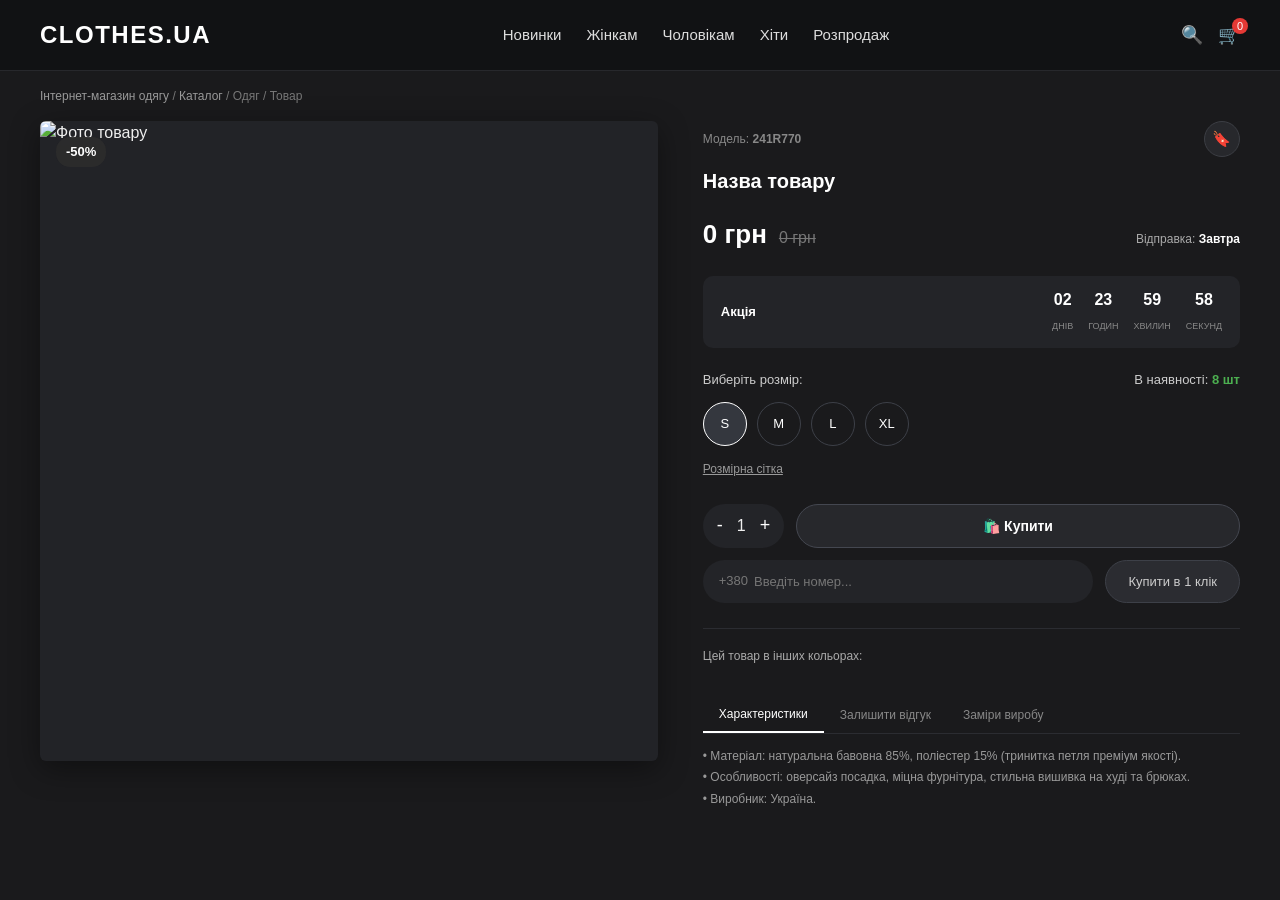
==== product.html @ a66b496b "Add files via upload" ====
<!DOCTYPE html>
<html lang="uk">
<head>
  <meta charset="UTF-8">
  <meta name="viewport" content="width=device-width, initial-scale=1.0">
  <title>Деталі товару | CLOTHES.UA</title>
  <link rel="stylesheet" href="css/style.css">
</head>
<body class="pdp-body">

  <!-- Шапка сайту -->
  <header class="header">
    <div class="container header-container">
      <a href="index.html" class="logo">CLOTHES.UA</a>
      <nav class="nav">
        <ul class="nav-list">
          <li><a href="index.html#new-arrivals">Новинки</a></li>
          <li><a href="index.html#categories">Жінкам</a></li>
          <li><a href="index.html#categories">Чоловікам</a></li>
          <li><a href="index.html#hits">Хіти</a></li>
          <li><a href="index.html#sales" class="sale-link">Розпродаж</a></li>
        </ul>
      </nav>
      <div class="header-actions">
        <button class="action-btn" aria-label="Пошук">🔍</button>
        <button class="action-btn" id="openCartFromHeader" aria-label="Кошик">🛒 <span class="badge" id="cartBadge">0</span></button>
      </div>
    </div>
  </header>

  <!-- Хлібні крихти -->
  <nav class="breadcrumbs container">
    <a href="index.html">Інтернет-магазин одягу</a> / 
    <a href="index.html#categories">Каталог</a> / 
    <span id="breadcrumbCategory">Одяг</span> / 
    <span id="breadcrumbCurrent">Товар</span>
  </nav>

  <!-- Головний блок PDP -->
  <main class="container pdp-main-layout">
    
    <!-- Ліва частина: 1 якісне головне фото товару -->
    <div class="pdp-gallery-section">
      <div class="pdp-single-photo-wrap">
        <span class="pdp-discount-tag" id="pdpDiscountBadge">-50%</span>
        <img id="pdpMainImage" src="" alt="Фото товару">
      </div>
    </div>

    <!-- Права частина: Інформація та вибір параметрів -->
    <div class="pdp-details-section">
      <div class="pdp-sku-row">
        <span>Модель: <strong id="pdpSku">241R770</strong></span>
        <button class="pdp-wishlist-circle-btn" aria-label="Зберегти в обране">🔖</button>
      </div>

      <h1 class="pdp-title" id="pdpTitle">Назва товару</h1>

      <!-- Рядок цін та відправки -->
      <div class="pdp-pricing-row">
        <div class="pdp-prices">
          <span class="pdp-current-price" id="pdpPriceCurrent">0 грн</span>
          <span class="pdp-old-price" id="pdpPriceOld">0 грн</span>
        </div>
        <div class="pdp-delivery-badge">Відправка: <strong>Завтра</strong></div>
      </div>

      <!-- Синхронізований таймер акції -->
      <div class="pdp-timer-box">
        <span class="pdp-timer-label">Акція</span>
        <div class="pdp-timer-counter" id="pdpTimer">
          <div><span id="pdpDays">00</span><small>днів</small></div>
          <div><span id="pdpHours">00</span><small>годин</small></div>
          <div><span id="pdpMinutes">00</span><small>хвилин</small></div>
          <div><span id="pdpSeconds">00</span><small>секунд</small></div>
        </div>
      </div>

      <!-- Вибір розміру -->
      <div class="pdp-size-section">
        <div class="pdp-size-header">
          <span>Виберіть розмір:</span>
          <span class="pdp-stock-status">В наявності: <strong id="pdpStockCount">8 шт</strong></span>
        </div>
        <div class="pdp-sizes-pills" id="pdpSizesPills">
          <button class="pdp-size-btn active">S</button>
          <button class="pdp-size-btn">M</button>
          <button class="pdp-size-btn">L</button>
          <button class="pdp-size-btn">XL</button>
        </div>
        <button class="pdp-size-chart-link">Розмірна сітка</button>
      </div>

      <!-- Кількість та кнопки покупки -->
      <div class="pdp-actions-row">
        <div class="pdp-qty-control">
          <button id="pdpQtyMinus">-</button>
          <span id="pdpQtyValue">1</span>
          <button id="pdpQtyPlus">+</button>
        </div>
        <button class="pdp-main-buy-btn" id="pdpMainBuyBtn">🛍️ Купити</button>
      </div>

      <div class="pdp-quick-buy-row">
        <div class="pdp-phone-input-wrap">
          <span class="pdp-phone-prefix">+380</span>
          <input type="tel" placeholder="Введіть номер..." maxlength="9">
        </div>
        <button class="pdp-quick-buy-btn" id="pdpQuickBuyBtn">Купити в 1 клік</button>
      </div>

      <!-- Блок «Цей товар в інших кольорах» (кружечки без кліку) -->
      <div class="pdp-other-colors-block">
        <div class="pdp-other-colors-title">Цей товар в інших кольорах:</div>
        <div class="pdp-color-swatches" id="pdpColorSwatches">
          <!-- Генеруються через JS -->
        </div>
      </div>

      <!-- Нижні таби -->
      <div class="pdp-tabs-row">
        <button class="pdp-tab-btn active">Характеристики</button>
        <button class="pdp-tab-btn">Залишити відгук</button>
        <button class="pdp-tab-btn">Заміри виробу</button>
      </div>
      <div class="pdp-tab-content">
        <p>• Матеріал: натуральна бавовна 85%, поліестер 15% (тринитка петля преміум якості).</p>
        <p>• Особливості: оверсайз посадка, міцна фурнітура, стильна вишивка на худі та брюках.</p>
        <p>• Виробник: Україна.</p>
      </div>

    </div>
  </main>

  <!-- Модальне вікно кошика замовлень -->
  <div class="cart-modal-overlay" id="cartModal">
    <div class="cart-modal-box">
      <button class="cart-modal-close" id="closeCartModal" aria-label="Закрити">&times;</button>
      <h2 class="cart-modal-title">Кошик замовлень</h2>
      <div class="cart-item-row" id="cartItemRow">
        <div class="cart-item-thumb">
          <img id="cartItemImg" src="" alt="Товар">
        </div>
        <div class="cart-item-details">
          <h4 class="cart-item-name" id="cartItemName">Назва товару</h4>
          <p class="cart-item-meta" id="cartItemMeta">1 ШТ x 0 грн</p>
          <p class="cart-item-price" id="cartItemPrice">0 грн</p>
        </div>
        <button class="cart-item-remove" id="removeCartItem" aria-label="Видалити">&#10005;</button>
      </div>
      <div class="cart-modal-footer">
        <button class="btn-continue-shopping" id="continueShoppingBtn">Продовжити покупки</button>
        <div class="cart-summary-card">
          <div class="summary-line">
            <span>Сума:</span>
            <strong id="cartSubtotal">0 грн</strong>
          </div>
          <div class="summary-line total-line">
            <span>Всього:</span>
            <strong id="cartTotal">0 грн</strong>
          </div>
          <button class="btn-checkout">Оформлення покупки</button>
        </div>
      </div>
    </div>
  </div>

  <script src="js/main.js"></script>
</body>
</html>
---- css/style.css ----
/* Базові стилі */
* {
  box-sizing: border-box;
  margin: 0;
  padding: 0;
}

body {
  font-family: -apple-system, BlinkMacSystemFont, "Segoe UI", Roboto, Helvetica, Arial, sans-serif;
  color: #111;
  background-color: #fafafa;
  line-height: 1.5;
}

body.pdp-body {
  background-color: #1a1a1c;
  color: #efefef;
}

.container {
  max-width: 1240px;
  margin: 0 auto;
  padding: 0 20px;
}

/* Шапка сайту */
.header {
  background: #fff;
  border-bottom: 1px solid #eaeaea;
  position: sticky;
  top: 0;
  z-index: 100;
}

body.pdp-body .header {
  background: #111214;
  border-bottom-color: #27282c;
}

body.pdp-body .logo {
  color: #fff;
}

body.pdp-body .nav-list a {
  color: #ddd;
}

body.pdp-body .action-btn {
  color: #fff;
}

.header-container {
  display: flex;
  align-items: center;
  justify-content: space-between;
  height: 70px;
}

.logo {
  font-size: 24px;
  font-weight: 700;
  text-decoration: none;
  color: #111;
  letter-spacing: 1.5px;
}

.nav-list {
  display: flex;
  list-style: none;
  gap: 25px;
}

.nav-list a {
  text-decoration: none;
  color: #222;
  font-weight: 500;
  font-size: 15px;
  transition: color 0.2s ease;
}

.nav-list a:hover,
.nav-list a.sale-link {
  color: #e53935;
}

.header-actions {
  display: flex;
  gap: 15px;
}

.action-btn {
  background: none;
  border: none;
  font-size: 18px;
  cursor: pointer;
  position: relative;
}

.action-btn .badge {
  position: absolute;
  top: -6px;
  right: -8px;
  background: #e53935;
  color: #fff;
  font-size: 11px;
  border-radius: 50%;
  padding: 2px 5px;
}

/* Слайдер Hero на головній (Montserrat тільки тут) */
.hero-slider {
  position: relative;
  width: 100%;
  height: 80vh;
  min-height: 520px;
  overflow: hidden;
  background-color: #e0e0e0;
}

.slider-wrapper {
  position: relative;
  width: 100%;
  height: 100%;
}

.slide {
  position: absolute;
  top: 0;
  left: 0;
  width: 100%;
  height: 100%;
  opacity: 0;
  visibility: hidden;
  transition: opacity 0.7s ease, visibility 0.7s;
}

.slide.active {
  opacity: 1;
  visibility: visible;
}

.slide img {
  width: 100%;
  height: 100%;
  object-fit: cover;
  object-position: center 30%;
}

.slide-content {
  position: absolute;
  top: 45%;
  right: 12%;
  transform: translateY(-50%);
  text-align: right;
  z-index: 5;
}

.slide-title {
  font-family: 'Montserrat', sans-serif !important;
  font-size: clamp(3.2rem, 6.5vw, 5.8rem);
  font-weight: 700;
  color: #ffffff;
  letter-spacing: 1.5px;
  text-shadow: 0 2px 14px rgba(0, 0, 0, 0.45);
}

.slider-btn {
  position: absolute;
  top: 50%;
  transform: translateY(-50%);
  width: 46px;
  height: 46px;
  border-radius: 50%;
  background: rgba(0, 0, 0, 0.7);
  color: #fff;
  border: none;
  cursor: pointer;
  font-size: 20px;
  display: flex;
  align-items: center;
  justify-content: center;
  z-index: 10;
}

.prev-btn { left: 24px; }
.next-btn { right: 24px; }

.hero-promo-bar {
  position: absolute;
  bottom: 24px;
  left: 50%;
  transform: translateX(-50%);
  width: 90%;
  max-width: 1100px;
  background: rgba(18, 18, 18, 0.88);
  backdrop-filter: blur(8px);
  color: #fff;
  border-radius: 40px;
  display: flex;
  align-items: center;
  justify-content: space-between;
  padding: 12px 32px;
  z-index: 10;
}

.promo-text {
  font-weight: 700;
  letter-spacing: 1px;
  font-size: 15px;
}

.promo-timer {
  display: flex;
  gap: 16px;
}

.timer-segment {
  display: flex;
  flex-direction: column;
  align-items: center;
}

.timer-segment span {
  font-weight: 700;
  font-size: 18px;
}

.timer-segment small {
  font-size: 10px;
  text-transform: uppercase;
  color: #aaa;
}

.promo-btn {
  background: #fff;
  color: #111;
  text-decoration: none;
  font-weight: 600;
  font-size: 13px;
  padding: 8px 20px;
  border-radius: 20px;
  text-transform: uppercase;
}

/* Секції */
.section {
  padding: 60px 20px;
}

.section-header {
  text-align: center;
  margin-bottom: 35px;
}

.section-title {
  font-size: 28px;
  font-weight: 700;
  margin-bottom: 8px;
}

.section-subtitle {
  color: #666;
  font-size: 15px;
}

/* Сітка карток у каталозі */
.products-grid {
  display: grid;
  grid-template-columns: repeat(auto-fit, minmax(270px, 1fr));
  gap: 25px;
}

.product-card {
  background: #18191b;
  border-radius: 6px;
  overflow: hidden;
  display: flex;
  flex-direction: column;
  box-shadow: 0 4px 15px rgba(0,0,0,0.08);
  transition: transform 0.25s;
}

.product-card:hover {
  transform: translateY(-4px);
}

.product-card-link {
  display: block;
  text-decoration: none;
}

.product-image {
  position: relative;
  width: 100%;
  height: 380px;
  background-color: #2b2b2b;
  cursor: pointer;
}

.product-image img {
  width: 100%;
  height: 100%;
  object-fit: cover;
  display: block;
}

.product-tag.discount {
  position: absolute;
  top: 12px;
  left: 12px;
  background: rgba(40, 40, 40, 0.7);
  color: #fff;
  font-size: 12px;
  padding: 4px 8px;
  border-radius: 12px;
  backdrop-filter: blur(4px);
}

.product-tag.new-corner {
  position: absolute;
  bottom: 12px;
  right: 12px;
  background: rgba(30, 30, 30, 0.8);
  color: #fff;
  font-size: 11px;
  padding: 5px 9px;
  border-radius: 50%;
}

.product-info-dark {
  background: #18191b;
  color: #efefef;
  padding: 14px 16px;
  display: flex;
  flex-direction: column;
  gap: 12px;
}

.product-title-row {
  font-size: 13px;
  color: #d1d5db;
  text-decoration: none;
  font-weight: 400;
  line-height: 1.4;
  height: 36px;
  overflow: hidden;
  text-overflow: ellipsis;
  display: -webkit-box;
  -webkit-line-clamp: 2;
  -webkit-box-orient: vertical;
}

.product-title-row:hover {
  color: #fff;
}

.product-bottom-row {
  display: flex;
  align-items: center;
  justify-content: space-between;
}

.price-box {
  display: flex;
  align-items: baseline;
  gap: 8px;
}

.price-current {
  font-size: 16px;
  font-weight: 700;
  color: #fff;
}

.price-old {
  font-size: 12px;
  color: #777;
  text-decoration: line-through;
}

.buy-pill-btn {
  background: transparent;
  color: #fff;
  border: 1px solid #4a4d52;
  padding: 6px 18px;
  border-radius: 20px;
  font-size: 13px;
  font-weight: 500;
  cursor: pointer;
  transition: all 0.2s ease;
}

.buy-pill-btn:hover {
  background: #fff;
  color: #111;
  border-color: #fff;
}

/* Розділювальні банери */
.divider-banner {
  width: 100%;
  height: 240px;
  overflow: hidden;
  position: relative;
  background: #111;
}

.divider-banner img {
  width: 100%;
  height: 100%;
  object-fit: cover;
  object-position: center;
  filter: brightness(0.9);
}

/* Перемикачі категорій */
.gender-switch {
  display: flex;
  justify-content: center;
  gap: 12px;
  margin-bottom: 25px;
}

.switch-btn {
  padding: 10px 24px;
  background: #eee;
  border: none;
  cursor: pointer;
  font-size: 15px;
  font-weight: 600;
  border-radius: 30px;
}

.switch-btn.active {
  background: #111;
  color: #fff;
}

.categories-pills {
  display: flex;
  justify-content: center;
  flex-wrap: wrap;
  gap: 10px;
  margin-bottom: 30px;
}

.pill-btn {
  padding: 6px 16px;
  border: 1px solid #ddd;
  background: #fff;
  border-radius: 20px;
  cursor: pointer;
  font-size: 13px;
}

.pill-btn.active, .pill-btn:hover {
  border-color: #111;
  background: #111;
  color: #fff;
}

/* ==========================================================
   СТИЛІ СТОРІНКИ ТОВАРУ (PDP)
   ========================================================== */
.breadcrumbs {
  font-size: 12px;
  color: #777;
  padding: 16px 20px;
}

.breadcrumbs a {
  color: #999;
  text-decoration: none;
}

.breadcrumbs a:hover {
  color: #fff;
}

.pdp-main-layout {
  display: grid;
  grid-template-columns: 1.15fr 1fr;
  gap: 45px;
  padding-bottom: 80px;
}

.pdp-gallery-section {
  display: flex;
  align-items: flex-start;
}

.pdp-single-photo-wrap {
  width: 100%;
  position: relative;
  background: #222327;
  border-radius: 6px;
  overflow: hidden;
  height: 640px;
  box-shadow: 0 8px 30px rgba(0, 0, 0, 0.4);
}

.pdp-single-photo-wrap img {
  width: 100%;
  height: 100%;
  object-fit: cover;
  display: block;
}

.pdp-discount-tag {
  position: absolute;
  top: 16px;
  left: 16px;
  background: rgba(45, 45, 45, 0.85);
  backdrop-filter: blur(4px);
  color: #fff;
  font-size: 13px;
  font-weight: 700;
  padding: 5px 10px;
  border-radius: 14px;
  z-index: 2;
}

.pdp-details-section {
  display: flex;
  flex-direction: column;
}

.pdp-sku-row {
  display: flex;
  justify-content: space-between;
  align-items: center;
  font-size: 12px;
  color: #888;
  margin-bottom: 10px;
}

.pdp-wishlist-circle-btn {
  background: #27282c;
  border: 1px solid #3c3e44;
  color: #ccc;
  width: 36px;
  height: 36px;
  border-radius: 50%;
  cursor: pointer;
  font-size: 15px;
}

.pdp-title {
  font-size: 20px;
  font-weight: 600;
  color: #fff;
  margin-bottom: 20px;
  line-height: 1.4;
}

.pdp-pricing-row {
  display: flex;
  justify-content: space-between;
  align-items: baseline;
  margin-bottom: 22px;
}

.pdp-prices {
  display: flex;
  align-items: baseline;
  gap: 12px;
}

.pdp-current-price {
  font-size: 26px;
  font-weight: 700;
  color: #fff;
}

.pdp-old-price {
  font-size: 16px;
  color: #777;
  text-decoration: line-through;
}

.pdp-delivery-badge {
  font-size: 12px;
  color: #aaa;
}

.pdp-delivery-badge strong {
  color: #fff;
}

.pdp-timer-box {
  background: #232428;
  border-radius: 10px;
  padding: 12px 18px;
  display: flex;
  align-items: center;
  justify-content: space-between;
  margin-bottom: 22px;
}

.pdp-timer-label {
  font-size: 13px;
  font-weight: 600;
  color: #fff;
}

.pdp-timer-counter {
  display: flex;
  gap: 15px;
}

.pdp-timer-counter div {
  text-align: center;
}

.pdp-timer-counter span {
  font-size: 16px;
  font-weight: 700;
  color: #fff;
  display: block;
}

.pdp-timer-counter small {
  font-size: 9px;
  text-transform: uppercase;
  color: #888;
}

.pdp-size-section {
  margin-bottom: 24px;
}

.pdp-size-header {
  display: flex;
  justify-content: space-between;
  font-size: 13px;
  color: #ccc;
  margin-bottom: 12px;
}

.pdp-stock-status strong {
  color: #4caf50;
}

.pdp-sizes-pills {
  display: flex;
  gap: 10px;
  margin-bottom: 10px;
}

.pdp-size-btn {
  width: 44px;
  height: 44px;
  border-radius: 50%;
  background: transparent;
  border: 1px solid #3d4048;
  color: #fff;
  font-size: 13px;
  cursor: pointer;
  transition: all 0.2s;
}

.pdp-size-btn.active, .pdp-size-btn:hover {
  background: #34373e;
  border-color: #fff;
}

.pdp-size-chart-link {
  background: none;
  border: none;
  color: #999;
  font-size: 12px;
  text-decoration: underline;
  cursor: pointer;
}

.pdp-actions-row {
  display: flex;
  gap: 12px;
  margin-bottom: 12px;
}

.pdp-qty-control {
  display: flex;
  align-items: center;
  background: #232428;
  border-radius: 25px;
  padding: 4px 14px;
  gap: 14px;
}

.pdp-qty-control button {
  background: none;
  border: none;
  color: #fff;
  font-size: 18px;
  cursor: pointer;
}

.pdp-main-buy-btn {
  flex: 1;
  background: #27282c;
  color: #fff;
  border: 1px solid #444750;
  border-radius: 25px;
  padding: 13px 20px;
  font-size: 14px;
  font-weight: 600;
  cursor: pointer;
  transition: background 0.2s;
}

.pdp-main-buy-btn:hover {
  background: #34373e;
  border-color: #fff;
}

.pdp-quick-buy-row {
  display: flex;
  gap: 12px;
  margin-bottom: 25px;
}

.pdp-phone-input-wrap {
  flex: 1;
  display: flex;
  align-items: center;
  background: #232428;
  border-radius: 25px;
  padding: 0 16px;
}

.pdp-phone-prefix {
  font-size: 13px;
  color: #777;
  margin-right: 6px;
}

.pdp-phone-input-wrap input {
  background: transparent;
  border: none;
  color: #fff;
  width: 100%;
  outline: none;
  font-size: 13px;
}

.pdp-quick-buy-btn {
  background: #2b2c31;
  color: #ccc;
  border: 1px solid #3d4048;
  border-radius: 25px;
  padding: 13px 22px;
  font-size: 13px;
  cursor: pointer;
}

/* ==========================================================
   КОЛЬОРОВІ КРУЖЕЧКИ (НЕ НАТИСКАЮТЬСЯ)
   ========================================================== */
.pdp-other-colors-block {
  border-top: 1px solid #2b2c31;
  padding-top: 18px;
  margin-bottom: 20px;
}

.pdp-other-colors-title {
  font-size: 12px;
  color: #aaa;
  margin-bottom: 12px;
}

.pdp-color-swatches {
  display: flex;
  gap: 12px;
  align-items: center;
}

.pdp-color-circle {
  width: 28px;
  height: 28px;
  border-radius: 50%;
  border: 2px solid rgba(255, 255, 255, 0.25);
  box-shadow: 0 2px 6px rgba(0, 0, 0, 0.4);
  /* Відключаємо будь-яку взаємодію / кліки */
  pointer-events: none;
  cursor: default;
  user-select: none;
}

/* Нижні вкладки */
.pdp-tabs-row {
  display: flex;
  border-bottom: 1px solid #2b2c31;
  margin-bottom: 12px;
}

.pdp-tab-btn {
  background: none;
  border: none;
  color: #888;
  padding: 10px 16px;
  font-size: 12px;
  cursor: pointer;
}

.pdp-tab-btn.active {
  color: #fff;
  border-bottom: 2px solid #fff;
}

.pdp-tab-content {
  font-size: 12px;
  color: #999;
  line-height: 1.8;
}

/* ==========================================================
   ПЛАВАЮЧИЙ ПОДАРУНОК СПРАВА ЗНИЗУ
   ========================================================== */
.gift-floating-widget {
  position: fixed;
  bottom: 28px;
  right: 28px;
  z-index: 9990;
  display: flex;
  flex-direction: column;
  align-items: flex-end;
}

.gift-icon-bubble {
  width: 60px;
  height: 60px;
  border-radius: 50%;
  background: linear-gradient(135deg, #e53935, #b71c1c);
  display: flex;
  align-items: center;
  justify-content: center;
  cursor: pointer;
  box-shadow: 0 8px 24px rgba(229, 57, 53, 0.45);
  position: relative;
  transition: transform 0.3s;
}

.gift-icon-bubble:hover {
  transform: scale(1.12) rotate(-8deg);
}

.gift-emoji {
  font-size: 28px;
  line-height: 1;
}

.gift-ping {
  position: absolute;
  width: 100%;
  height: 100%;
  border-radius: 50%;
  border: 2px solid #e53935;
  animation: giftPingAnim 2.2s infinite;
  pointer-events: none;
}

@keyframes giftPingAnim {
  0% { transform: scale(1); opacity: 0.8; }
  100% { transform: scale(1.55); opacity: 0; }
}

.gift-popup-card {
  position: absolute;
  bottom: 74px;
  right: 0;
  width: 270px;
  background: #18191c;
  color: #fff;
  padding: 20px;
  border-radius: 16px;
  box-shadow: 0 14px 35px rgba(0, 0, 0, 0.6);
  border: 1px solid #2f3238;
  opacity: 0;
  visibility: hidden;
  transform: translateY(14px) scale(0.96);
  transition: opacity 0.3s ease, transform 0.3s ease, visibility 0.3s;
  pointer-events: none;
}

.gift-floating-widget:hover .gift-popup-card,
.gift-floating-widget.active .gift-popup-card {
  opacity: 1;
  visibility: visible;
  transform: translateY(0) scale(1);
  pointer-events: auto;
}

.gift-popup-badge {
  display: inline-block;
  background: #e53935;
  color: #fff;
  font-size: 11px;
  font-weight: 700;
  padding: 3px 8px;
  border-radius: 6px;
  margin-bottom: 8px;
}

.gift-popup-text {
  font-size: 12px;
  color: #ccc;
  line-height: 1.4;
  margin-bottom: 12px;
}

.gift-code-box {
  display: flex;
  align-items: center;
  justify-content: space-between;
  background: #25272c;
  border: 1px dashed #555;
  border-radius: 8px;
  padding: 6px 10px;
  margin-bottom: 10px;
}

.gift-code {
  font-weight: 700;
  font-size: 15px;
  color: #fff;
  letter-spacing: 1.5px;
}

.gift-copy-btn {
  background: #fff;
  color: #111;
  border: none;
  font-size: 11px;
  font-weight: 600;
  padding: 5px 10px;
  border-radius: 5px;
  cursor: pointer;
}

.gift-popup-hint {
  font-size: 10px;
  color: #888;
  display: block;
}

/* ==========================================================
   МОДАЛЬНІ ВІКНА (РОЗМІР ТА КОШИК)
   ========================================================== */
.size-modal-overlay, .cart-modal-overlay {
  display: none;
  position: fixed;
  top: 0;
  left: 0;
  width: 100vw;
  height: 100vh;
  background: rgba(0, 0, 0, 0.78);
  backdrop-filter: blur(6px);
  z-index: 10001;
  justify-content: center;
  align-items: center;
  padding: 20px;
}

.size-modal-overlay.open, .cart-modal-overlay.open {
  display: flex;
}

.size-modal-box {
  background: #151618;
  color: #fff;
  width: 100%;
  max-width: 380px;
  padding: 35px 28px 30px;
  border-radius: 24px;
  position: relative;
  box-shadow: 0 10px 40px rgba(0, 0, 0, 0.8);
  text-align: center;
}

.size-modal-close, .cart-modal-close {
  position: absolute;
  top: 16px;
  right: 16px;
  background: transparent;
  border: none;
  color: #777;
  font-size: 22px;
  cursor: pointer;
  line-height: 1;
}

.size-modal-title {
  font-size: 17px;
  font-weight: 500;
  color: #efefef;
  margin-bottom: 24px;
}

.size-options-list {
  display: flex;
  flex-direction: column;
  gap: 12px;
}

.size-pill-option {
  width: 100%;
  padding: 13px 0;
  background: transparent;
  color: #fff;
  border: 1px solid #2d3036;
  border-radius: 25px;
  font-size: 14px;
  font-weight: 500;
  cursor: pointer;
}

.size-pill-option:hover {
  background: #1e2024;
  border-color: #888;
}

.cart-modal-box {
  background: #18191c;
  color: #fff;
  width: 100%;
  max-width: 620px;
  border-radius: 18px;
  padding: 32px 36px 30px;
  position: relative;
  box-shadow: 0 16px 50px rgba(0, 0, 0, 0.85);
}

.cart-modal-title {
  font-size: 26px;
  font-weight: 700;
  margin-bottom: 26px;
}

.cart-item-row {
  display: flex;
  align-items: flex-start;
  gap: 16px;
  padding-bottom: 25px;
  position: relative;
}

.cart-item-thumb {
  width: 80px;
  height: 96px;
  border-radius: 4px;
  overflow: hidden;
  background: #25262a;
  flex-shrink: 0;
}

.cart-item-thumb img {
  width: 100%;
  height: 100%;
  object-fit: cover;
}

.cart-item-details {
  flex: 1;
  padding-right: 35px;
}

.cart-item-name {
  font-size: 14px;
  font-weight: 500;
  line-height: 1.4;
  color: #efefef;
  margin-bottom: 8px;
}

.cart-item-meta {
  font-size: 13px;
  color: #999;
  margin-bottom: 6px;
}

.cart-item-price {
  font-size: 15px;
  font-weight: 700;
  color: #fff;
}

.cart-item-remove {
  position: absolute;
  top: 10px;
  right: 0;
  width: 34px;
  height: 34px;
  border-radius: 50%;
  border: 1px solid #2e3036;
  background: transparent;
  color: #666;
  cursor: pointer;
  display: flex;
  align-items: center;
  justify-content: center;
}

.cart-modal-footer {
  display: flex;
  align-items: flex-end;
  justify-content: space-between;
  gap: 20px;
  padding-top: 15px;
}

.btn-continue-shopping {
  background: transparent;
  color: #fff;
  border: 1px solid #3a3d44;
  padding: 12px 24px;
  border-radius: 25px;
  font-size: 13px;
  cursor: pointer;
}

.cart-summary-card {
  background: #242528;
  border-radius: 14px;
  padding: 16px 20px;
  width: 190px;
  display: flex;
  flex-direction: column;
  gap: 8px;
}

.summary-line {
  display: flex;
  justify-content: space-between;
  font-size: 13px;
  color: #ccc;
}

.summary-line strong {
  color: #fff;
}

.btn-checkout {
  width: 100%;
  padding: 10px 0;
  background: #676155;
  color: #fff;
  border: none;
  border-radius: 20px;
  font-size: 12px;
  font-weight: 600;
  cursor: pointer;
}

/* Футер */
.footer {
  background: #111;
  color: #ccc;
  padding: 50px 0 30px;
}

.footer-container {
  display: grid;
  grid-template-columns: repeat(auto-fit, minmax(220px, 1fr));
  gap: 30px;
}

.footer h3, .footer h4 {
  color: #fff;
  margin-bottom: 15px;
}

.footer ul {
  list-style: none;
}

.footer ul li {
  margin-bottom: 8px;
}

.footer a {
  color: #aaa;
  text-decoration: none;
}

@media (max-width: 900px) {
  .pdp-main-layout {
    grid-template-columns: 1fr;
  }
  .pdp-single-photo-wrap {
    height: 480px;
  }
  .hero-promo-bar {
    flex-direction: column;
    gap: 10px;
  }
}
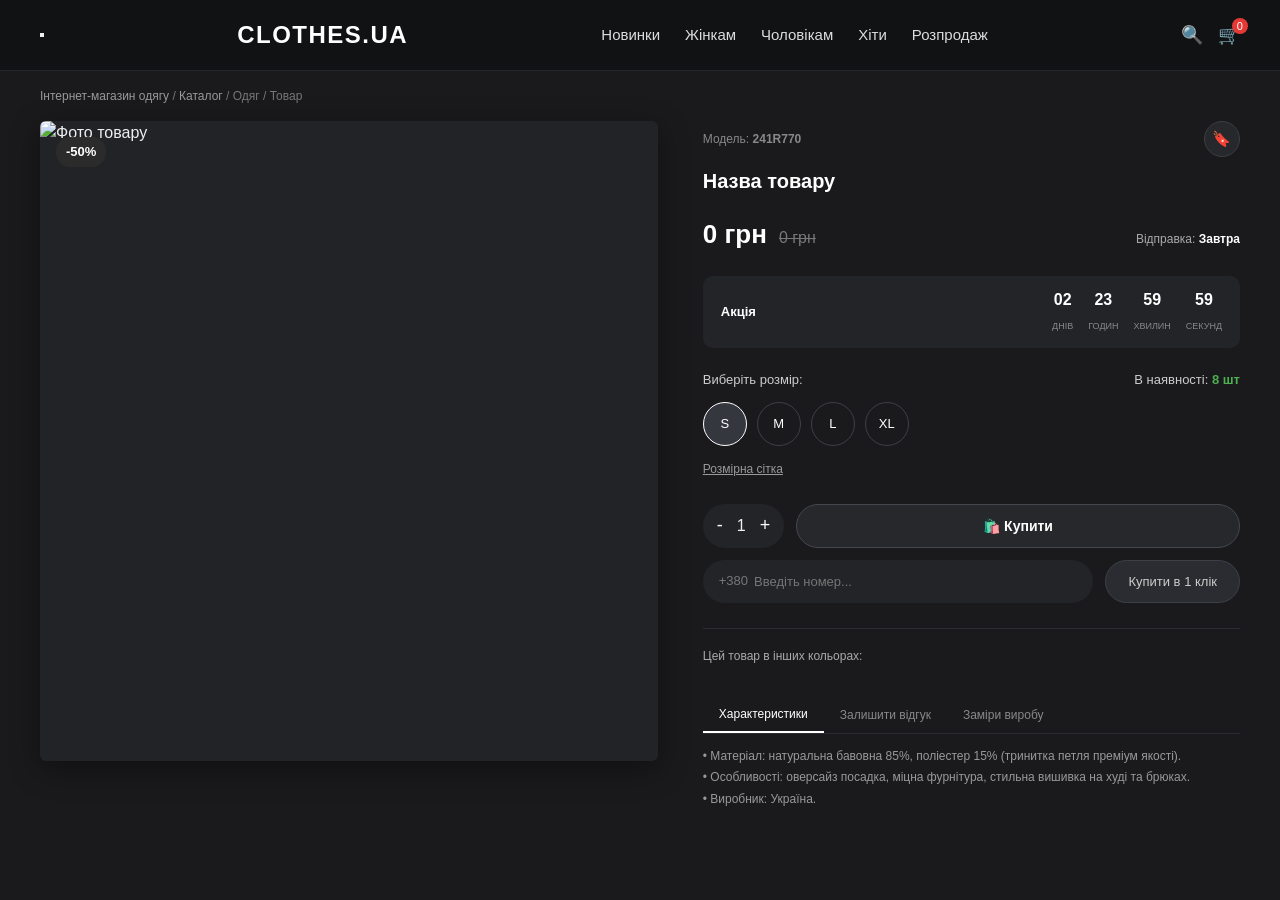
==== commit 649ccd19: "Refactor product.html structure and improve accessibility" ====
--- a/product.html
+++ b/product.html
@@ -11,22 +11,33 @@
   <!-- Шапка сайту -->
   <header class="header">
     <div class="container header-container">
+      <button class="mobile-burger-btn" id="mobileMenuToggle" aria-label="Відкрити меню">
+        <span></span>
+        <span></span>
+        <span></span>
+      </button>
+
       <a href="index.html" class="logo">CLOTHES.UA</a>
-      <nav class="nav">
+
+      <nav class="nav" id="mainNav">
         <ul class="nav-list">
-          <li><a href="index.html#new-arrivals">Новинки</a></li>
-          <li><a href="index.html#categories">Жінкам</a></li>
-          <li><a href="index.html#categories">Чоловікам</a></li>
-          <li><a href="index.html#hits">Хіти</a></li>
-          <li><a href="index.html#sales" class="sale-link">Розпродаж</a></li>
+          <li><a href="#new-arrivals">Новинки</a></li>
+          <li><a href="#categories">Жінкам</a></li>
+          <li><a href="#categories">Чоловікам</a></li>
+          <li><a href="#hits">Хіти</a></li>
+          <li><a href="#sales" class="sale-link">Розпродаж</a></li>
         </ul>
       </nav>
+
       <div class="header-actions">
         <button class="action-btn" aria-label="Пошук">🔍</button>
-        <button class="action-btn" id="openCartFromHeader" aria-label="Кошик">🛒 <span class="badge" id="cartBadge">0</span></button>
+        <button class="action-btn" id="openCartFromHeader" aria-label="Кошик">
+          🛒 <span class="badge" id="cartBadge">0</span>
+        </button>
       </div>
     </div>
   </header>
+
 
   <!-- Хлібні крихти -->
   <nav class="breadcrumbs container">
@@ -167,4 +178,4 @@
 
   <script src="js/main.js"></script>
 </body>
-</html>+</html>
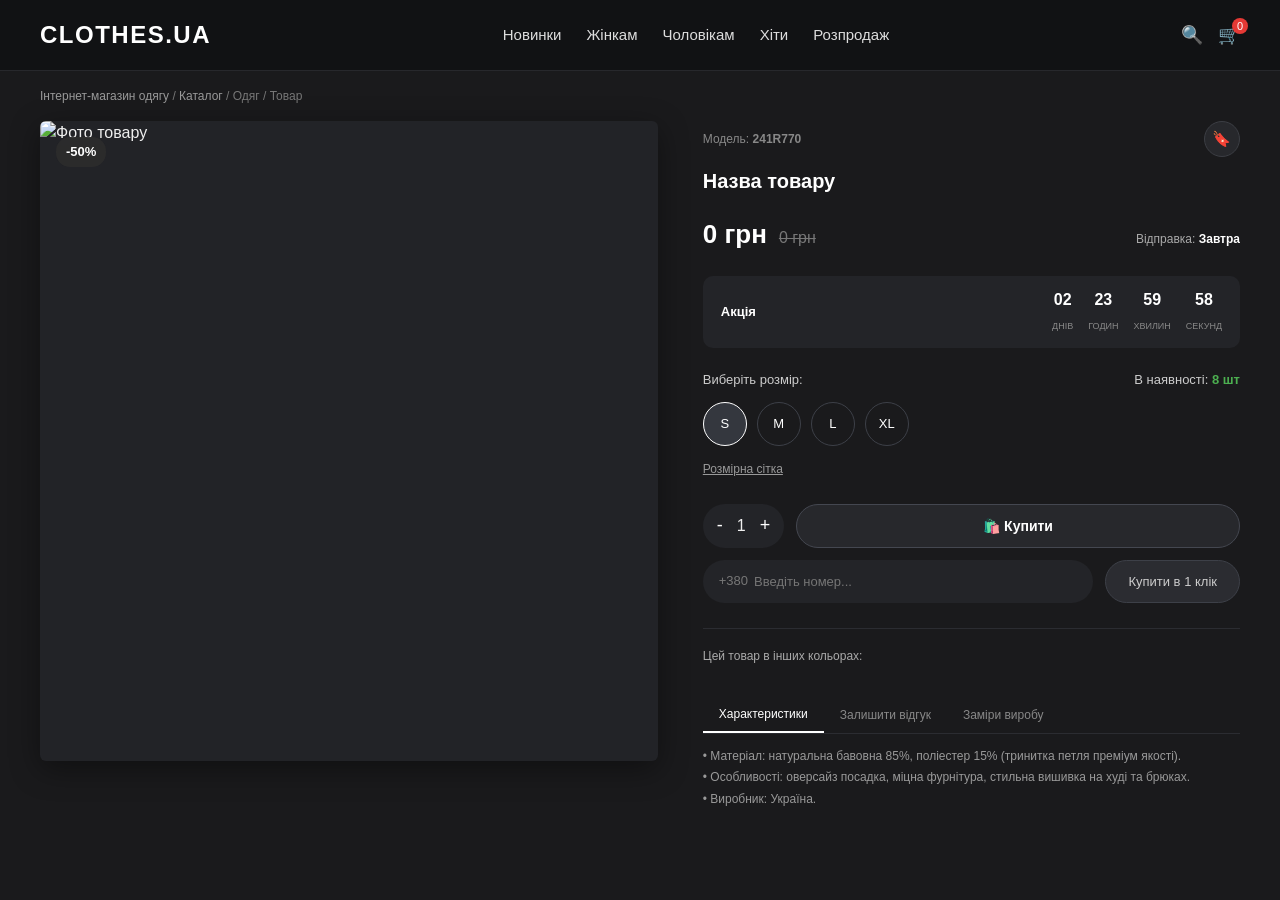
==== commit 5c299d47: "Add files via upload" ====
--- a/product.html
+++ b/product.html
@@ -37,7 +37,6 @@
       </div>
     </div>
   </header>
-
 
   <!-- Хлібні крихти -->
   <nav class="breadcrumbs container">
@@ -178,4 +177,4 @@
 
   <script src="js/main.js"></script>
 </body>
-</html>
+</html>
--- a/css/style.css
+++ b/css/style.css
@@ -1194,4 +1194,283 @@
     flex-direction: column;
     gap: 10px;
   }
-}+}
+/* ==========================================================
+   МОБІЛЬНА АДАПТАЦІЯ (SMARTPHONES & TABLETS)
+   ========================================================== */
+
+/* Кнопка бургер-меню за замовчуванням прихована на ПК */
+.mobile-burger-btn {
+  display: none;
+  background: transparent;
+  border: none;
+  cursor: pointer;
+  width: 28px;
+  height: 22px;
+  flex-direction: column;
+  justify-content: space-between;
+  padding: 0;
+  z-index: 101;
+}
+
+.mobile-burger-btn span {
+  display: block;
+  width: 100%;
+  height: 3px;
+  background-color: #111;
+  border-radius: 2px;
+  transition: all 0.3s ease;
+}
+
+body.pdp-body .mobile-burger-btn span {
+  background-color: #fff;
+}
+
+/* Анімація перетворення бургера на хрестик */
+.mobile-burger-btn.active span:nth-child(1) {
+  transform: translateY(9px) rotate(45deg);
+}
+.mobile-burger-btn.active span:nth-child(2) {
+  opacity: 0;
+}
+.mobile-burger-btn.active span:nth-child(3) {
+  transform: translateY(-10px) rotate(-45deg);
+}
+
+/* Планшети та мобільні екрани (до 768px) */
+@media (max-width: 768px) {
+  .header-container {
+    height: 60px;
+    padding: 0 16px;
+  }
+
+  .logo {
+    font-size: 20px;
+    letter-spacing: 1.2px;
+  }
+
+  .mobile-burger-btn {
+    display: flex;
+  }
+
+  /* Виїзне мобільне меню */
+  .nav {
+    position: fixed;
+    top: 60px;
+    left: -100%;
+    width: 100%;
+    height: calc(100vh - 60px);
+    background: #ffffff;
+    transition: left 0.35s ease;
+    padding: 30px 20px;
+    box-shadow: 0 10px 30px rgba(0, 0, 0, 0.15);
+    z-index: 99;
+  }
+
+  body.pdp-body .nav {
+    background: #151618;
+  }
+
+  .nav.open {
+    left: 0;
+  }
+
+  .nav-list {
+    flex-direction: column;
+    gap: 22px;
+    align-items: flex-start;
+  }
+
+  .nav-list a {
+    font-size: 18px;
+    font-weight: 600;
+  }
+
+  /* Слайдер оферу */
+  .hero-slider {
+    height: 55vh;
+    min-height: 420px;
+  }
+
+  .slide-content {
+    right: 8%;
+    top: 40%;
+  }
+
+  .slide-title {
+    font-size: 2.6rem !important;
+  }
+
+  .slider-btn {
+    width: 38px;
+    height: 38px;
+    font-size: 16px;
+  }
+
+  .prev-btn { left: 12px; }
+  .next-btn { right: 12px; }
+
+  .hero-promo-bar {
+    width: 94%;
+    bottom: 16px;
+    padding: 14px 16px;
+    border-radius: 18px;
+    flex-direction: column;
+    gap: 12px;
+  }
+
+  .promo-text {
+    font-size: 13px;
+  }
+
+  .promo-timer {
+    gap: 12px;
+  }
+
+  .timer-segment span {
+    font-size: 16px;
+  }
+
+  .promo-btn {
+    width: 100%;
+    text-align: center;
+    padding: 8px 0;
+  }
+
+  /* Сітка каталогу товарів: 2 колонки для мобільних пристроїв */
+  .products-grid {
+    grid-template-columns: repeat(2, 1fr);
+    gap: 12px;
+  }
+
+  .product-image {
+    height: 220px;
+  }
+
+  .product-info-dark {
+    padding: 10px 12px;
+    gap: 8px;
+  }
+
+  .product-title-row {
+    font-size: 11px;
+    height: 32px;
+    line-height: 1.3;
+  }
+
+  .price-current {
+    font-size: 14px;
+  }
+
+  .price-old {
+    font-size: 11px;
+  }
+
+  .buy-pill-btn {
+    padding: 5px 12px;
+    font-size: 11px;
+  }
+
+  /* Розділювальні панорами */
+  .divider-banner {
+    height: 140px;
+  }
+
+  /* Сторінка товару (PDP) */
+  .pdp-main-layout {
+    grid-template-columns: 1fr;
+    gap: 25px;
+    padding-bottom: 50px;
+  }
+
+  .pdp-single-photo-wrap {
+    height: 420px;
+  }
+
+  .pdp-title {
+    font-size: 18px;
+    margin-bottom: 14px;
+  }
+
+  .pdp-current-price {
+    font-size: 22px;
+  }
+
+  .pdp-timer-box {
+    padding: 10px 14px;
+  }
+
+  .pdp-actions-row {
+    flex-direction: row;
+  }
+
+  .pdp-quick-buy-row {
+    flex-direction: column;
+  }
+
+  .pdp-quick-buy-btn {
+    width: 100%;
+  }
+
+  /* Модальне вікно кошика */
+  .cart-modal-box {
+    padding: 24px 20px 20px;
+    border-radius: 16px;
+    max-width: 95%;
+  }
+
+  .cart-modal-title {
+    font-size: 20px;
+    margin-bottom: 18px;
+  }
+
+  .cart-item-thumb {
+    width: 65px;
+    height: 80px;
+  }
+
+  .cart-item-name {
+    font-size: 13px;
+  }
+
+  .cart-modal-footer {
+    flex-direction: column-reverse;
+    align-items: stretch;
+    gap: 14px;
+  }
+
+  .cart-summary-card {
+    width: 100%;
+  }
+
+  /* Плаваючий віджет подарунка */
+  .gift-floating-widget {
+    bottom: 18px;
+    right: 18px;
+  }
+
+  .gift-icon-bubble {
+    width: 50px;
+    height: 50px;
+  }
+
+  .gift-emoji {
+    font-size: 24px;
+  }
+
+  .gift-popup-card {
+    width: 250px;
+    bottom: 64px;
+    right: 0;
+  }
+}
+
+/* Дуже маленькі екрани (до 380px) */
+@media (max-width: 380px) {
+  .products-grid {
+    grid-template-columns: 1fr;
+  }
+  .product-image {
+    height: 320px;
+  }
+}
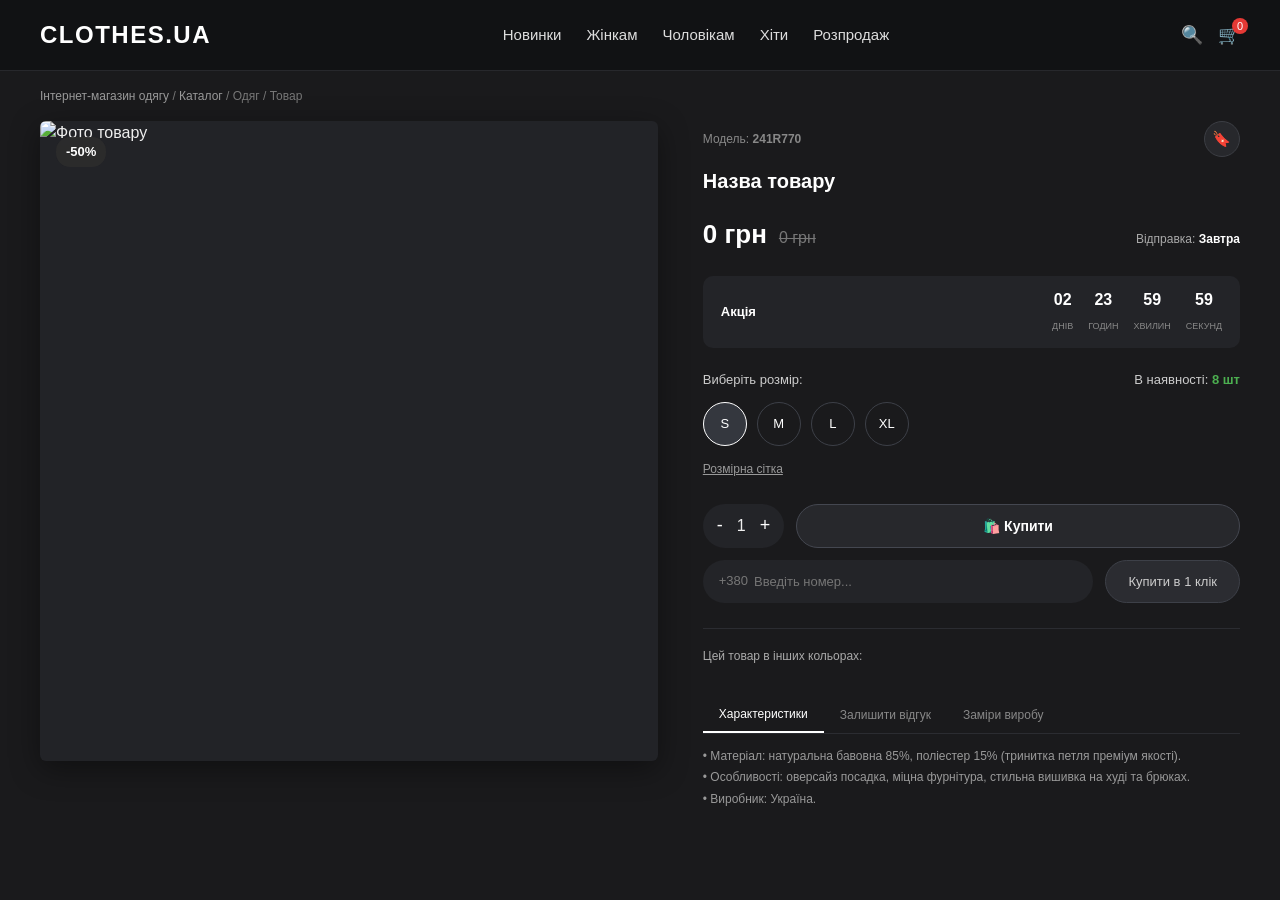
==== commit ba85acd5: "Add files via upload" ====
--- a/product.html
+++ b/product.html
@@ -8,7 +8,7 @@
 </head>
 <body class="pdp-body">
 
-  <!-- Шапка сайту -->
+ <!-- Шапка сайту для product.html -->
   <header class="header">
     <div class="container header-container">
       <button class="mobile-burger-btn" id="mobileMenuToggle" aria-label="Відкрити меню">
@@ -21,11 +21,11 @@
 
       <nav class="nav" id="mainNav">
         <ul class="nav-list">
-          <li><a href="#new-arrivals">Новинки</a></li>
-          <li><a href="#categories">Жінкам</a></li>
-          <li><a href="#categories">Чоловікам</a></li>
-          <li><a href="#hits">Хіти</a></li>
-          <li><a href="#sales" class="sale-link">Розпродаж</a></li>
+          <li><a href="index.html#new-arrivals">Новинки</a></li>
+          <li><a href="index.html?gender=women#categories">Жінкам</a></li>
+          <li><a href="index.html?gender=men#categories">Чоловікам</a></li>
+          <li><a href="index.html#hits">Хіти</a></li>
+          <li><a href="index.html#sales" class="sale-link">Розпродаж</a></li>
         </ul>
       </nav>
 
@@ -37,7 +37,6 @@
       </div>
     </div>
   </header>
-
   <!-- Хлібні крихти -->
   <nav class="breadcrumbs container">
     <a href="index.html">Інтернет-магазин одягу</a> / 
--- a/css/style.css
+++ b/css/style.css
@@ -1,3 +1,8 @@
+html {
+  scroll-behavior: smooth;
+  /* Відступ зверху, щоб липка шапка не перекривала заголовок секції */
+  scroll-padding-top: 80px;
+}
 /* Базові стилі */
 * {
   box-sizing: border-box;
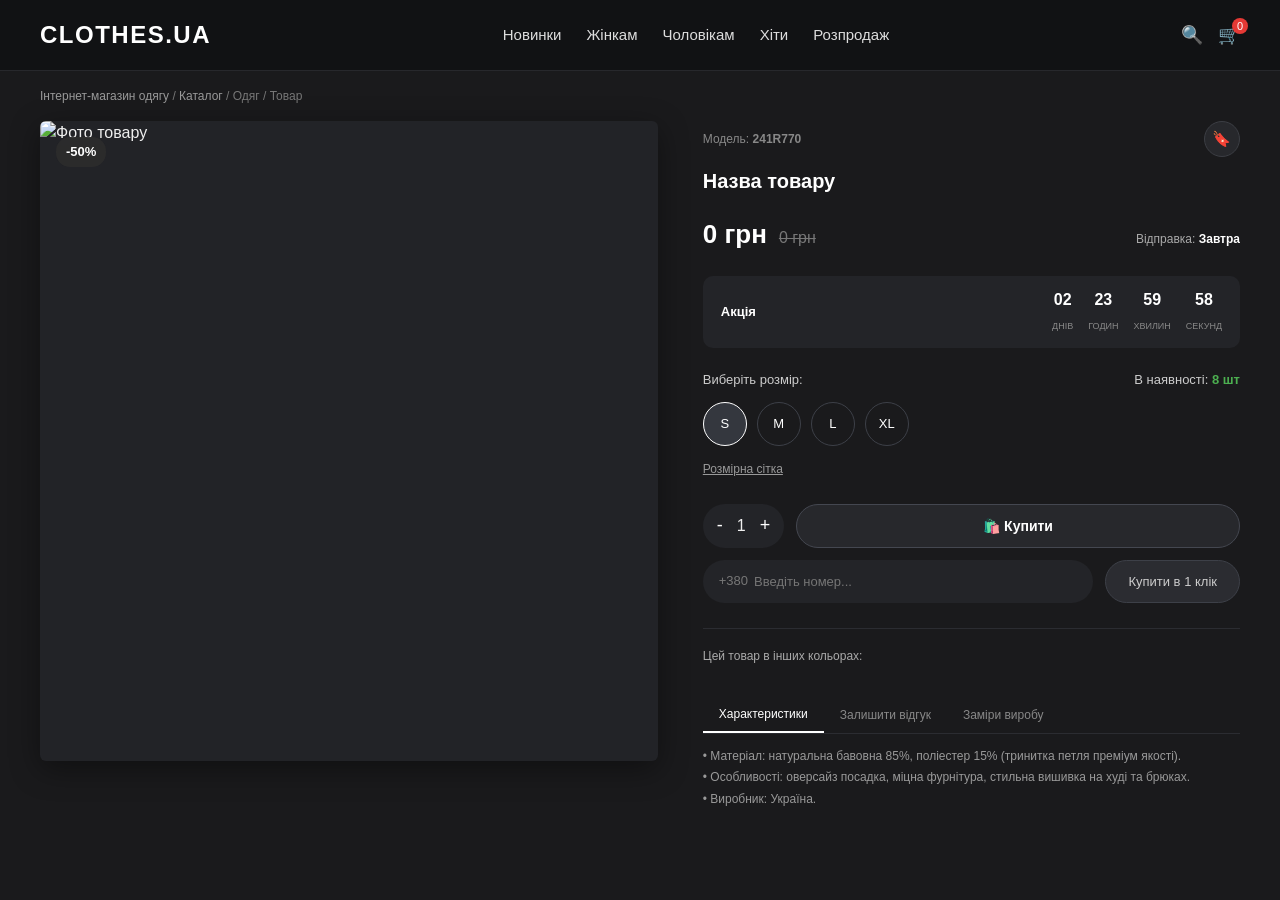
==== commit a19add9f: "Update product.html" ====
--- a/product.html
+++ b/product.html
@@ -176,4 +176,4 @@
 
   <script src="js/main.js"></script>
 </body>
-</html>+</html>
--- a/css/style.css
+++ b/css/style.css
@@ -1,8 +1,3 @@
-html {
-  scroll-behavior: smooth;
-  /* Відступ зверху, щоб липка шапка не перекривала заголовок секції */
-  scroll-padding-top: 80px;
-}
 /* Базові стилі */
 * {
   box-sizing: border-box;
@@ -1479,3 +1474,159 @@
     height: 320px;
   }
 }
+/* Стильний блок "Товар у дорозі" */
+.empty-category-msg {
+  text-align: center;
+  padding: 55px 20px;
+  background: #18191c;
+  border-radius: 16px;
+  border: 1px dashed #3a3d44;
+  margin: 20px auto;
+  max-width: 520px;
+  color: #efefef;
+}
+
+.empty-category-msg .empty-icon {
+  font-size: 46px;
+  display: block;
+  margin-bottom: 14px;
+}
+
+.empty-category-msg h3 {
+  font-size: 20px;
+  font-weight: 700;
+  margin-bottom: 8px;
+  color: #fff;
+}
+
+.empty-category-msg p {
+  font-size: 14px;
+  color: #999;
+}
+/* ===============================
+   ПОВНОЕКРАННА КАРУСЕЛЬ КАТАЛОГУ 
+   ===============================*/
+#categories {
+  max-width: 100% !important;
+  width: 100% !important;
+  padding-left: 0 !important;
+  padding-right: 0 !important;
+  overflow: hidden;
+}
+
+#categories .section-header,
+#categories .gender-switch,
+#categories .categories-pills {
+  max-width: 1240px;
+  margin-left: auto;
+  margin-right: auto;
+  padding: 0 20px;
+}
+
+.carousel-wrapper {
+  position: relative;
+  width: 100vw;
+  margin: 0 auto;
+  padding: 0;
+}
+
+.products-carousel {
+  display: flex;
+  gap: 16px;
+  overflow-x: auto;
+  scroll-behavior: smooth;
+  padding: 15px 30px 30px 30px;
+  scrollbar-width: none; /* Приховуємо смугу прокрутки */
+  -webkit-overflow-scrolling: touch;
+  justify-content: flex-start;
+  width: 100%;
+  box-sizing: border-box;
+}
+
+.products-carousel::-webkit-scrollbar {
+  display: none; /* Приховуємо смугу для Chrome/Safari */
+}
+
+/* Коли всього 1 товар або їх мало — центруємо */
+.products-carousel.centered {
+  justify-content: center !important;
+}
+
+/* Адаптивна ширина карток: 5-6 карток вміщуються рівно на весь екран */
+.products-carousel .product-card {
+  flex: 0 0 calc((100vw - 120px) / 5.2);
+  min-width: 240px;
+  max-width: 320px;
+  margin: 0;
+  box-shadow: 0 6px 20px rgba(0, 0, 0, 0.25);
+}
+
+.products-carousel .product-card .product-image {
+  height: 380px;
+}
+
+/* Стрілки розташовані прямо поверх фотографій на краях екрана */
+.carousel-nav-btn {
+  position: absolute;
+  top: 45%;
+  transform: translateY(-50%);
+  width: 52px;
+  height: 52px;
+  border-radius: 50%;
+  background: rgba(18, 19, 22, 0.75);
+  backdrop-filter: blur(8px);
+  border: 1px solid rgba(255, 255, 255, 0.2);
+  color: #fff;
+  font-size: 20px;
+  cursor: pointer;
+  display: flex;
+  align-items: center;
+  justify-content: center;
+  z-index: 25;
+  transition: all 0.25s ease;
+  box-shadow: 0 8px 25px rgba(0, 0, 0, 0.5);
+}
+
+.carousel-nav-btn:hover {
+  background: rgba(255, 255, 255, 0.95);
+  color: #111;
+  border-color: #fff;
+  transform: translateY(-50%) scale(1.08);
+}
+
+.carousel-nav-btn.prev {
+  left: 20px;
+}
+
+.carousel-nav-btn.next {
+  right: 20px;
+}
+
+.carousel-nav-btn.hidden {
+  display: none !important;
+}
+
+/* На мобільних картки компактніші */
+@media (max-width: 1100px) {
+  .products-carousel .product-card {
+    flex: 0 0 calc((100vw - 80px) / 3.2);
+    min-width: 220px;
+  }
+}
+
+@media (max-width: 768px) {
+  .products-carousel {
+    padding: 10px 16px 20px 16px;
+    gap: 12px;
+  }
+  .products-carousel .product-card {
+    flex: 0 0 210px;
+    min-width: 210px;
+  }
+  .products-carousel .product-card .product-image {
+    height: 300px;
+  }
+  .carousel-nav-btn {
+    display: none !important;
+  }
+}
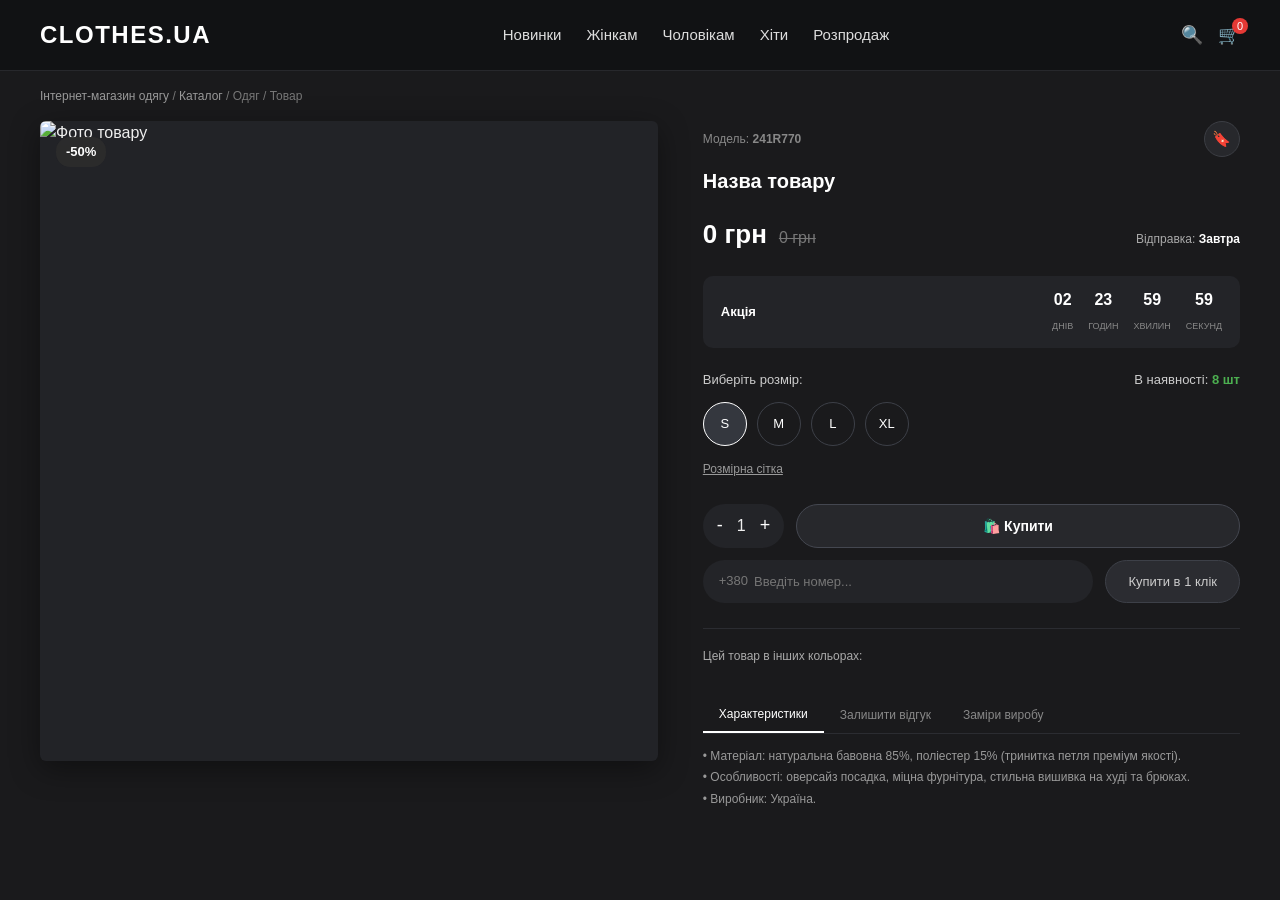
==== commit 58d4edd0: "Update product.html" ====
--- a/product.html
+++ b/product.html
@@ -141,23 +141,22 @@
     </div>
   </main>
 
-  <!-- Модальне вікно кошика замовлень -->
+  <!-- Модальне вікно кошика для product.html -->
   <div class="cart-modal-overlay" id="cartModal">
     <div class="cart-modal-box">
       <button class="cart-modal-close" id="closeCartModal" aria-label="Закрити">&times;</button>
       <h2 class="cart-modal-title">Кошик замовлень</h2>
-      <div class="cart-item-row" id="cartItemRow">
-        <div class="cart-item-thumb">
-          <img id="cartItemImg" src="" alt="Товар">
-        </div>
-        <div class="cart-item-details">
-          <h4 class="cart-item-name" id="cartItemName">Назва товару</h4>
-          <p class="cart-item-meta" id="cartItemMeta">1 ШТ x 0 грн</p>
-          <p class="cart-item-price" id="cartItemPrice">0 грн</p>
-        </div>
-        <button class="cart-item-remove" id="removeCartItem" aria-label="Видалити">&#10005;</button>
+      
+      <!-- Контейнер для доданих товарів -->
+      <div class="cart-items-container" id="cartItemsContainer"></div>
+
+      <!-- Блок, якщо кошик порожній -->
+      <div class="cart-empty-state" id="cartEmptyState" style="display: none;">
+        <span style="font-size: 40px; display: block; margin-bottom: 10px;">🛒</span>
+        <p>Ваш кошик порожній</p>
       </div>
-      <div class="cart-modal-footer">
+
+      <div class="cart-modal-footer" id="cartFooter">
         <button class="btn-continue-shopping" id="continueShoppingBtn">Продовжити покупки</button>
         <div class="cart-summary-card">
           <div class="summary-line">
--- a/css/style.css
+++ b/css/style.css
@@ -1,4 +1,9 @@
-/* Базові стилі */
+/* Базові налаштування та плавна прокрутка */
+html {
+  scroll-behavior: smooth;
+  scroll-padding-top: 80px;
+}
+
 * {
   box-sizing: border-box;
   margin: 0;
@@ -23,7 +28,9 @@
   padding: 0 20px;
 }
 
-/* Шапка сайту */
+/* ==========================================================
+   ШАПКА САЙТУ
+   ========================================================== */
 .header {
   background: #fff;
   border-bottom: 1px solid #eaeaea;
@@ -107,7 +114,46 @@
   padding: 2px 5px;
 }
 
-/* Слайдер Hero на головній (Montserrat тільки тут) */
+/* Бургер-кнопка для мобільних екранів */
+.mobile-burger-btn {
+  display: none;
+  background: transparent;
+  border: none;
+  cursor: pointer;
+  width: 28px;
+  height: 22px;
+  flex-direction: column;
+  justify-content: space-between;
+  padding: 0;
+  z-index: 101;
+}
+
+.mobile-burger-btn span {
+  display: block;
+  width: 100%;
+  height: 3px;
+  background-color: #111;
+  border-radius: 2px;
+  transition: all 0.3s ease;
+}
+
+body.pdp-body .mobile-burger-btn span {
+  background-color: #fff;
+}
+
+.mobile-burger-btn.active span:nth-child(1) {
+  transform: translateY(9px) rotate(45deg);
+}
+.mobile-burger-btn.active span:nth-child(2) {
+  opacity: 0;
+}
+.mobile-burger-btn.active span:nth-child(3) {
+  transform: translateY(-10px) rotate(-45deg);
+}
+
+/* ==========================================================
+   СЛАЙДЕР HERO
+   ========================================================== */
 .hero-slider {
   position: relative;
   width: 100%;
@@ -242,7 +288,9 @@
   text-transform: uppercase;
 }
 
-/* Секції */
+/* ==========================================================
+   СЕКЦІЇ ТА СІТКА КАТАЛОГУ
+   ========================================================== */
 .section {
   padding: 60px 20px;
 }
@@ -263,7 +311,6 @@
   font-size: 15px;
 }
 
-/* Сітка карток у каталозі */
 .products-grid {
   display: grid;
   grid-template-columns: repeat(auto-fit, minmax(270px, 1fr));
@@ -460,6 +507,149 @@
 }
 
 /* ==========================================================
+   ПОВНОЕКРАННА КАРУСЕЛЬ КАТАЛОГУ (БЕЗ ПОРОЖНІХ ЗОН)
+   ========================================================== */
+#categories {
+  max-width: 100% !important;
+  width: 100% !important;
+  padding-left: 0 !important;
+  padding-right: 0 !important;
+  overflow: hidden;
+}
+
+#categories .section-header,
+#categories .gender-switch,
+#categories .categories-pills {
+  max-width: 1240px;
+  margin-left: auto;
+  margin-right: auto;
+  padding: 0 20px;
+}
+
+.carousel-wrapper {
+  position: relative;
+  width: 100vw;
+  margin: 0 auto;
+  padding: 0;
+}
+
+.carousel-wrapper .products-carousel {
+  display: flex !important;
+  flex-direction: row !important;
+  flex-wrap: nowrap !important;
+  gap: 16px !important;
+  overflow-x: auto !important;
+  scroll-behavior: smooth;
+  padding: 15px 30px 30px 30px;
+  scrollbar-width: none;
+  -webkit-overflow-scrolling: touch;
+  justify-content: flex-start;
+  width: 100% !important;
+  box-sizing: border-box !important;
+}
+
+.carousel-wrapper .products-carousel::-webkit-scrollbar {
+  display: none;
+}
+
+/* Динамічне центрування, коли товарів мало */
+.carousel-wrapper .products-carousel.centered {
+  justify-content: center !important;
+}
+
+/* Базовий вигляд кожної картки в каруселі */
+.carousel-wrapper .products-carousel .product-card {
+  display: flex !important;
+  flex-direction: column !important;
+  flex: 0 0 280px !important;
+  width: 280px !important;
+  max-width: 280px !important;
+  min-width: 280px !important;
+  margin: 0;
+  box-shadow: 0 6px 20px rgba(0, 0, 0, 0.25);
+}
+
+.carousel-wrapper .products-carousel .product-card .product-image {
+  height: 380px;
+}
+
+/* КЛАС ПРИХОВУВАННЯ ВІДФІЛЬТРОВАНИХ ТОВАРІВ ІЗ НАЙВИЩИМ ПРІОРИТЕТОМ */
+.carousel-wrapper .products-carousel .product-card.hidden-card {
+  display: none !important;
+}
+
+/* Стрілки поверх країв фотографій */
+.carousel-nav-btn {
+  position: absolute;
+  top: 45%;
+  transform: translateY(-50%);
+  width: 52px;
+  height: 52px;
+  border-radius: 50%;
+  background: rgba(18, 19, 22, 0.75);
+  backdrop-filter: blur(8px);
+  border: 1px solid rgba(255, 255, 255, 0.2);
+  color: #fff;
+  font-size: 20px;
+  cursor: pointer;
+  display: flex;
+  align-items: center;
+  justify-content: center;
+  z-index: 25;
+  transition: all 0.25s ease;
+  box-shadow: 0 8px 25px rgba(0, 0, 0, 0.5);
+}
+
+.carousel-nav-btn:hover {
+  background: rgba(255, 255, 255, 0.95);
+  color: #111;
+  border-color: #fff;
+  transform: translateY(-50%) scale(1.08);
+}
+
+.carousel-nav-btn.prev {
+  left: 20px;
+}
+
+.carousel-nav-btn.next {
+  right: 20px;
+}
+
+.carousel-nav-btn.hidden {
+  display: none !important;
+}
+
+/* Блок сповіщення "Товар у дорозі" */
+.empty-category-msg {
+  text-align: center;
+  padding: 55px 20px;
+  background: #18191c;
+  border-radius: 16px;
+  border: 1px dashed #3a3d44;
+  margin: 20px auto;
+  max-width: 520px;
+  color: #efefef;
+}
+
+.empty-category-msg .empty-icon {
+  font-size: 46px;
+  display: block;
+  margin-bottom: 14px;
+}
+
+.empty-category-msg h3 {
+  font-size: 20px;
+  font-weight: 700;
+  margin-bottom: 8px;
+  color: #fff;
+}
+
+.empty-category-msg p {
+  font-size: 14px;
+  color: #999;
+}
+
+/* ==========================================================
    СТИЛІ СТОРІНКИ ТОВАРУ (PDP)
    ========================================================== */
 .breadcrumbs {
@@ -754,9 +944,7 @@
   cursor: pointer;
 }
 
-/* ==========================================================
-   КОЛЬОРОВІ КРУЖЕЧКИ (НЕ НАТИСКАЮТЬСЯ)
-   ========================================================== */
+/* Колірні кружечки */
 .pdp-other-colors-block {
   border-top: 1px solid #2b2c31;
   padding-top: 18px;
@@ -781,13 +969,11 @@
   border-radius: 50%;
   border: 2px solid rgba(255, 255, 255, 0.25);
   box-shadow: 0 2px 6px rgba(0, 0, 0, 0.4);
-  /* Відключаємо будь-яку взаємодію / кліки */
   pointer-events: none;
   cursor: default;
   user-select: none;
 }
 
-/* Нижні вкладки */
 .pdp-tabs-row {
   display: flex;
   border-bottom: 1px solid #2b2c31;
@@ -815,7 +1001,7 @@
 }
 
 /* ==========================================================
-   ПЛАВАЮЧИЙ ПОДАРУНОК СПРАВА ЗНИЗУ
+   ПЛАВАЮЧИЙ ПОДАРУНОК
    ========================================================== */
 .gift-floating-widget {
   position: fixed;
@@ -945,7 +1131,7 @@
 }
 
 /* ==========================================================
-   МОДАЛЬНІ ВІКНА (РОЗМІР ТА КОШИК)
+   МОДАЛЬНІ ВІКНА
    ========================================================== */
 .size-modal-overlay, .cart-modal-overlay {
   display: none;
@@ -1152,7 +1338,9 @@
   cursor: pointer;
 }
 
-/* Футер */
+/* ==========================================================
+   ФУТЕР
+   ========================================================== */
 .footer {
   background: #111;
   color: #ccc;
@@ -1183,62 +1371,14 @@
   text-decoration: none;
 }
 
-@media (max-width: 900px) {
-  .pdp-main-layout {
-    grid-template-columns: 1fr;
-  }
-  .pdp-single-photo-wrap {
-    height: 480px;
-  }
-  .hero-promo-bar {
-    flex-direction: column;
-    gap: 10px;
-  }
-}
 /* ==========================================================
-   МОБІЛЬНА АДАПТАЦІЯ (SMARTPHONES & TABLETS)
+   АДАПТИВНІСТЬ ДЛЯ СМАРТФОНІВ ТА ПЛАНШЕТІВ
    ========================================================== */
-
-/* Кнопка бургер-меню за замовчуванням прихована на ПК */
-.mobile-burger-btn {
-  display: none;
-  background: transparent;
-  border: none;
-  cursor: pointer;
-  width: 28px;
-  height: 22px;
-  flex-direction: column;
-  justify-content: space-between;
-  padding: 0;
-  z-index: 101;
-}
-
-.mobile-burger-btn span {
-  display: block;
-  width: 100%;
-  height: 3px;
-  background-color: #111;
-  border-radius: 2px;
-  transition: all 0.3s ease;
-}
-
-body.pdp-body .mobile-burger-btn span {
-  background-color: #fff;
-}
-
-/* Анімація перетворення бургера на хрестик */
-.mobile-burger-btn.active span:nth-child(1) {
-  transform: translateY(9px) rotate(45deg);
-}
-.mobile-burger-btn.active span:nth-child(2) {
-  opacity: 0;
-}
-.mobile-burger-btn.active span:nth-child(3) {
-  transform: translateY(-10px) rotate(-45deg);
-}
-
-/* Планшети та мобільні екрани (до 768px) */
 @media (max-width: 768px) {
+  html {
+    scroll-padding-top: 65px;
+  }
+
   .header-container {
     height: 60px;
     padding: 0 16px;
@@ -1253,7 +1393,6 @@
     display: flex;
   }
 
-  /* Виїзне мобільне меню */
   .nav {
     position: fixed;
     top: 60px;
@@ -1286,7 +1425,6 @@
     font-weight: 600;
   }
 
-  /* Слайдер оферу */
   .hero-slider {
     height: 55vh;
     min-height: 420px;
@@ -1337,7 +1475,6 @@
     padding: 8px 0;
   }
 
-  /* Сітка каталогу товарів: 2 колонки для мобільних пристроїв */
   .products-grid {
     grid-template-columns: repeat(2, 1fr);
     gap: 12px;
@@ -1371,12 +1508,30 @@
     font-size: 11px;
   }
 
-  /* Розділювальні панорами */
   .divider-banner {
     height: 140px;
   }
 
-  /* Сторінка товару (PDP) */
+  .carousel-wrapper .products-carousel {
+    padding: 10px 16px 20px 16px !important;
+    gap: 12px !important;
+  }
+
+  .carousel-wrapper .products-carousel .product-card {
+    flex: 0 0 210px !important;
+    width: 210px !important;
+    max-width: 210px !important;
+    min-width: 210px !important;
+  }
+
+  .carousel-wrapper .products-carousel .product-card .product-image {
+    height: 300px;
+  }
+
+  .carousel-nav-btn {
+    display: none !important;
+  }
+
   .pdp-main-layout {
     grid-template-columns: 1fr;
     gap: 25px;
@@ -1412,7 +1567,6 @@
     width: 100%;
   }
 
-  /* Модальне вікно кошика */
   .cart-modal-box {
     padding: 24px 20px 20px;
     border-radius: 16px;
@@ -1443,7 +1597,6 @@
     width: 100%;
   }
 
-  /* Плаваючий віджет подарунка */
   .gift-floating-widget {
     bottom: 18px;
     right: 18px;
@@ -1465,7 +1618,6 @@
   }
 }
 
-/* Дуже маленькі екрани (до 380px) */
 @media (max-width: 380px) {
   .products-grid {
     grid-template-columns: 1fr;
@@ -1474,159 +1626,3 @@
     height: 320px;
   }
 }
-/* Стильний блок "Товар у дорозі" */
-.empty-category-msg {
-  text-align: center;
-  padding: 55px 20px;
-  background: #18191c;
-  border-radius: 16px;
-  border: 1px dashed #3a3d44;
-  margin: 20px auto;
-  max-width: 520px;
-  color: #efefef;
-}
-
-.empty-category-msg .empty-icon {
-  font-size: 46px;
-  display: block;
-  margin-bottom: 14px;
-}
-
-.empty-category-msg h3 {
-  font-size: 20px;
-  font-weight: 700;
-  margin-bottom: 8px;
-  color: #fff;
-}
-
-.empty-category-msg p {
-  font-size: 14px;
-  color: #999;
-}
-/* ===============================
-   ПОВНОЕКРАННА КАРУСЕЛЬ КАТАЛОГУ 
-   ===============================*/
-#categories {
-  max-width: 100% !important;
-  width: 100% !important;
-  padding-left: 0 !important;
-  padding-right: 0 !important;
-  overflow: hidden;
-}
-
-#categories .section-header,
-#categories .gender-switch,
-#categories .categories-pills {
-  max-width: 1240px;
-  margin-left: auto;
-  margin-right: auto;
-  padding: 0 20px;
-}
-
-.carousel-wrapper {
-  position: relative;
-  width: 100vw;
-  margin: 0 auto;
-  padding: 0;
-}
-
-.products-carousel {
-  display: flex;
-  gap: 16px;
-  overflow-x: auto;
-  scroll-behavior: smooth;
-  padding: 15px 30px 30px 30px;
-  scrollbar-width: none; /* Приховуємо смугу прокрутки */
-  -webkit-overflow-scrolling: touch;
-  justify-content: flex-start;
-  width: 100%;
-  box-sizing: border-box;
-}
-
-.products-carousel::-webkit-scrollbar {
-  display: none; /* Приховуємо смугу для Chrome/Safari */
-}
-
-/* Коли всього 1 товар або їх мало — центруємо */
-.products-carousel.centered {
-  justify-content: center !important;
-}
-
-/* Адаптивна ширина карток: 5-6 карток вміщуються рівно на весь екран */
-.products-carousel .product-card {
-  flex: 0 0 calc((100vw - 120px) / 5.2);
-  min-width: 240px;
-  max-width: 320px;
-  margin: 0;
-  box-shadow: 0 6px 20px rgba(0, 0, 0, 0.25);
-}
-
-.products-carousel .product-card .product-image {
-  height: 380px;
-}
-
-/* Стрілки розташовані прямо поверх фотографій на краях екрана */
-.carousel-nav-btn {
-  position: absolute;
-  top: 45%;
-  transform: translateY(-50%);
-  width: 52px;
-  height: 52px;
-  border-radius: 50%;
-  background: rgba(18, 19, 22, 0.75);
-  backdrop-filter: blur(8px);
-  border: 1px solid rgba(255, 255, 255, 0.2);
-  color: #fff;
-  font-size: 20px;
-  cursor: pointer;
-  display: flex;
-  align-items: center;
-  justify-content: center;
-  z-index: 25;
-  transition: all 0.25s ease;
-  box-shadow: 0 8px 25px rgba(0, 0, 0, 0.5);
-}
-
-.carousel-nav-btn:hover {
-  background: rgba(255, 255, 255, 0.95);
-  color: #111;
-  border-color: #fff;
-  transform: translateY(-50%) scale(1.08);
-}
-
-.carousel-nav-btn.prev {
-  left: 20px;
-}
-
-.carousel-nav-btn.next {
-  right: 20px;
-}
-
-.carousel-nav-btn.hidden {
-  display: none !important;
-}
-
-/* На мобільних картки компактніші */
-@media (max-width: 1100px) {
-  .products-carousel .product-card {
-    flex: 0 0 calc((100vw - 80px) / 3.2);
-    min-width: 220px;
-  }
-}
-
-@media (max-width: 768px) {
-  .products-carousel {
-    padding: 10px 16px 20px 16px;
-    gap: 12px;
-  }
-  .products-carousel .product-card {
-    flex: 0 0 210px;
-    min-width: 210px;
-  }
-  .products-carousel .product-card .product-image {
-    height: 300px;
-  }
-  .carousel-nav-btn {
-    display: none !important;
-  }
-}
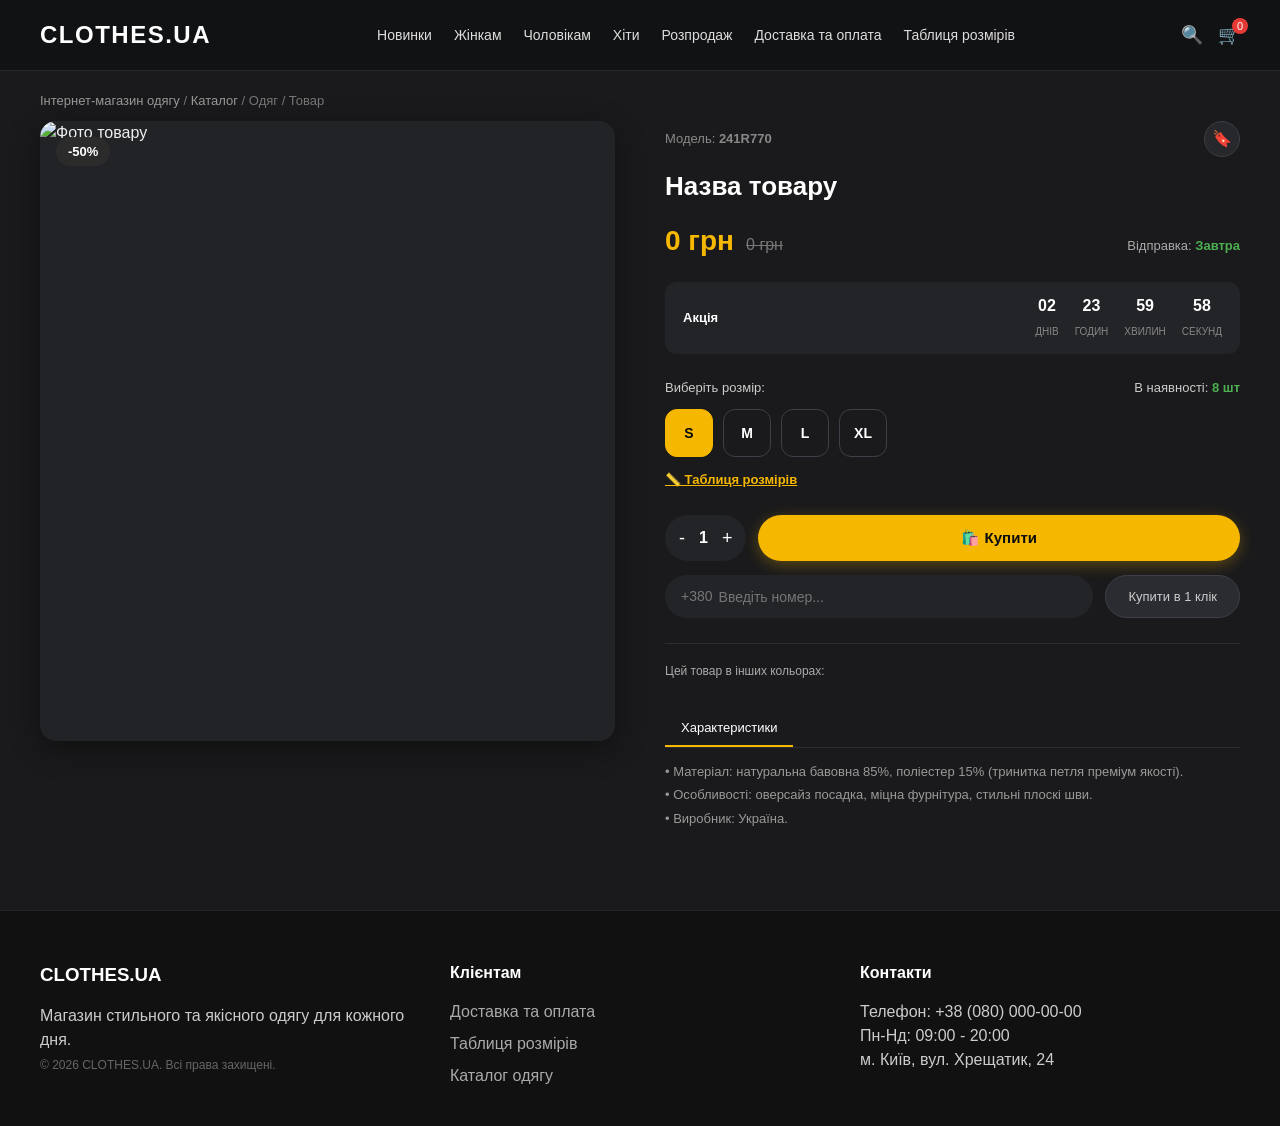
==== commit c3c2d9f8: "Update product.html" ====
--- a/product.html
+++ b/product.html
@@ -4,11 +4,11 @@
   <meta charset="UTF-8">
   <meta name="viewport" content="width=device-width, initial-scale=1.0">
   <title>Деталі товару | CLOTHES.UA</title>
-  <link rel="stylesheet" href="css/style.css">
+  <link rel="stylesheet" href="css/style.css?v=8.0">
 </head>
 <body class="pdp-body">
 
- <!-- Шапка сайту для product.html -->
+  <!-- Шапка сайту для product.html -->
   <header class="header">
     <div class="container header-container">
       <button class="mobile-burger-btn" id="mobileMenuToggle" aria-label="Відкрити меню">
@@ -26,6 +26,8 @@
           <li><a href="index.html?gender=men#categories">Чоловікам</a></li>
           <li><a href="index.html#hits">Хіти</a></li>
           <li><a href="index.html#sales" class="sale-link">Розпродаж</a></li>
+          <li><a href="#delivery" class="footer-delivery-link">Доставка та оплата</a></li>
+          <li><a href="#" class="size-guide-btn">Таблиця розмірів</a></li>
         </ul>
       </nav>
 
@@ -37,6 +39,7 @@
       </div>
     </div>
   </header>
+
   <!-- Хлібні крихти -->
   <nav class="breadcrumbs container">
     <a href="index.html">Інтернет-магазин одягу</a> / 
@@ -45,10 +48,10 @@
     <span id="breadcrumbCurrent">Товар</span>
   </nav>
 
-  <!-- Головний блок PDP -->
-  <main class="container pdp-main-layout">
+  <!-- Головний блок товару -->
+  <main class="container product-page-layout">
     
-    <!-- Ліва частина: 1 якісне головне фото товару -->
+    <!-- Ліва частина: Фотографія товару -->
     <div class="pdp-gallery-section">
       <div class="pdp-single-photo-wrap">
         <span class="pdp-discount-tag" id="pdpDiscountBadge">-50%</span>
@@ -56,7 +59,7 @@
       </div>
     </div>
 
-    <!-- Права частина: Інформація та вибір параметрів -->
+    <!-- Права частина: Інформація та вибір розміру -->
     <div class="pdp-details-section">
       <div class="pdp-sku-row">
         <span>Модель: <strong id="pdpSku">241R770</strong></span>
@@ -65,7 +68,7 @@
 
       <h1 class="pdp-title" id="pdpTitle">Назва товару</h1>
 
-      <!-- Рядок цін та відправки -->
+      <!-- Ціни та статус відправки -->
       <div class="pdp-pricing-row">
         <div class="pdp-prices">
           <span class="pdp-current-price" id="pdpPriceCurrent">0 грн</span>
@@ -85,72 +88,92 @@
         </div>
       </div>
 
-      <!-- Вибір розміру -->
+      <!-- Вибір розміру + кнопка виклику таблиці розмірів -->
       <div class="pdp-size-section">
         <div class="pdp-size-header">
           <span>Виберіть розмір:</span>
           <span class="pdp-stock-status">В наявності: <strong id="pdpStockCount">8 шт</strong></span>
         </div>
         <div class="pdp-sizes-pills" id="pdpSizesPills">
-          <button class="pdp-size-btn active">S</button>
-          <button class="pdp-size-btn">M</button>
-          <button class="pdp-size-btn">L</button>
-          <button class="pdp-size-btn">XL</button>
-        </div>
-        <button class="pdp-size-chart-link">Розмірна сітка</button>
-      </div>
-
-      <!-- Кількість та кнопки покупки -->
+          <button type="button" class="pdp-size-btn active">S</button>
+          <button type="button" class="pdp-size-btn">M</button>
+          <button type="button" class="pdp-size-btn">L</button>
+          <button type="button" class="pdp-size-btn">XL</button>
+        </div>
+        <button type="button" class="pdp-size-chart-link size-guide-btn">📏 Таблиця розмірів</button>
+      </div>
+
+      <!-- Кількість та купівля -->
       <div class="pdp-actions-row">
         <div class="pdp-qty-control">
-          <button id="pdpQtyMinus">-</button>
+          <button type="button" id="pdpQtyMinus">-</button>
           <span id="pdpQtyValue">1</span>
-          <button id="pdpQtyPlus">+</button>
-        </div>
-        <button class="pdp-main-buy-btn" id="pdpMainBuyBtn">🛍️ Купити</button>
-      </div>
-
+          <button type="button" id="pdpQtyPlus">+</button>
+        </div>
+        <button type="button" class="pdp-main-buy-btn" id="pdpMainBuyBtn">🛍️ Купити</button>
+      </div>
+
+      <!-- Швидка покупка в 1 клік -->
       <div class="pdp-quick-buy-row">
         <div class="pdp-phone-input-wrap">
           <span class="pdp-phone-prefix">+380</span>
-          <input type="tel" placeholder="Введіть номер..." maxlength="9">
-        </div>
-        <button class="pdp-quick-buy-btn" id="pdpQuickBuyBtn">Купити в 1 клік</button>
-      </div>
-
-      <!-- Блок «Цей товар в інших кольорах» (кружечки без кліку) -->
+          <input type="tel" id="quickBuyPhone" placeholder="Введіть номер..." maxlength="9">
+        </div>
+        <button type="button" class="pdp-quick-buy-btn" id="pdpQuickBuyBtn">Купити в 1 клік</button>
+      </div>
+
+      <!-- Інші кольори -->
       <div class="pdp-other-colors-block">
         <div class="pdp-other-colors-title">Цей товар в інших кольорах:</div>
-        <div class="pdp-color-swatches" id="pdpColorSwatches">
-          <!-- Генеруються через JS -->
-        </div>
-      </div>
-
-      <!-- Нижні таби -->
+        <div class="pdp-color-swatches" id="pdpColorSwatches"></div>
+      </div>
+
+      <!-- Опис та характеристики -->
       <div class="pdp-tabs-row">
-        <button class="pdp-tab-btn active">Характеристики</button>
-        <button class="pdp-tab-btn">Залишити відгук</button>
-        <button class="pdp-tab-btn">Заміри виробу</button>
+        <button type="button" class="pdp-tab-btn active">Характеристики</button>
       </div>
       <div class="pdp-tab-content">
         <p>• Матеріал: натуральна бавовна 85%, поліестер 15% (тринитка петля преміум якості).</p>
-        <p>• Особливості: оверсайз посадка, міцна фурнітура, стильна вишивка на худі та брюках.</p>
+        <p>• Особливості: оверсайз посадка, міцна фурнітура, стильні плоскі шви.</p>
         <p>• Виробник: Україна.</p>
       </div>
 
     </div>
   </main>
 
-  <!-- Модальне вікно кошика для product.html -->
+  <!-- Підвал -->
+  <footer class="footer">
+    <div class="container footer-container">
+      <div>
+        <h3>CLOTHES.UA</h3>
+        <p>Магазин стильного та якісного одягу для кожного дня.</p>
+        <span class="footer-copy">© 2026 CLOTHES.UA. Всі права захищені.</span>
+      </div>
+      <div>
+        <h4>Клієнтам</h4>
+        <ul>
+          <li><a href="#delivery" class="footer-delivery-link">Доставка та оплата</a></li>
+          <li><a href="#" class="size-guide-btn">Таблиця розмірів</a></li>
+          <li><a href="index.html#categories">Каталог одягу</a></li>
+        </ul>
+      </div>
+      <div>
+        <h4>Контакти</h4>
+        <p>Телефон: +38 (080) 000-00-00</p>
+        <p>Пн-Нд: 09:00 - 20:00</p>
+        <p>м. Київ, вул. Хрещатик, 24</p>
+      </div>
+    </div>
+  </footer>
+
+  <!-- Модальне вікно кошика -->
   <div class="cart-modal-overlay" id="cartModal">
     <div class="cart-modal-box">
       <button class="cart-modal-close" id="closeCartModal" aria-label="Закрити">&times;</button>
       <h2 class="cart-modal-title">Кошик замовлень</h2>
       
-      <!-- Контейнер для доданих товарів -->
       <div class="cart-items-container" id="cartItemsContainer"></div>
 
-      <!-- Блок, якщо кошик порожній -->
       <div class="cart-empty-state" id="cartEmptyState" style="display: none;">
         <span style="font-size: 40px; display: block; margin-bottom: 10px;">🛒</span>
         <p>Ваш кошик порожній</p>
@@ -173,6 +196,105 @@
     </div>
   </div>
 
+  <!-- Модальне вікно: Оформлення замовлення та оплата (Checkout) -->
+  <div class="modal-overlay" id="checkoutModal">
+    <div class="checkout-modal-card">
+      <button class="modal-close-btn" id="closeCheckoutModal" aria-label="Закрити">&times;</button>
+      <div class="checkout-header">
+        <h2>Оформлення замовлення</h2>
+        <p>Заповніть контактні дані для доставки та виберіть спосіб оплати</p>
+      </div>
+
+      <form id="checkoutForm" class="checkout-form">
+        <div class="checkout-layout">
+          <div class="checkout-fields">
+            <div class="form-group">
+              <label for="orderName">Прізвище та ім'я</label>
+              <input type="text" id="orderName" placeholder="Олександр Коваленко" required>
+            </div>
+            <div class="form-group">
+              <label for="orderPhone">Номер телефону</label>
+              <input type="tel" id="orderPhone" placeholder="+380 (99) 000-00-00" required>
+            </div>
+            <div class="form-group">
+              <label for="orderCity">Місто доставки</label>
+              <input type="text" id="orderCity" placeholder="Київ, Дніпро, Львів..." required>
+            </div>
+            <div class="form-group">
+              <label for="orderDelivery">Спосіб доставки</label>
+              <select id="orderDelivery" required>
+                <option value="np">Нова Пошта (відділення або поштомат)</option>
+                <option value="courier">Кур'єр Нова Пошта</option>
+                <option value="ukrposhta">Укрпошта</option>
+              </select>
+            </div>
+            <div class="form-group">
+              <label for="orderAddress">Номер відділення або адреса</label>
+              <input type="text" id="orderAddress" placeholder="Відділення №15 або вул. Соборна 25" required>
+            </div>
+          </div>
+
+          <div class="checkout-summary-box">
+            <h3>Спосіб оплати</h3>
+            <div class="payment-options">
+              <label class="payment-radio">
+                <input type="radio" name="paymentMethod" value="card" checked>
+                <span>💳 Оплата карткою онлайн (Apple Pay / Google Pay)</span>
+              </label>
+              <label class="payment-radio">
+                <input type="radio" name="paymentMethod" value="cod">
+                <span>📦 Післяплата (при отриманні у відділенні)</span>
+              </label>
+            </div>
+
+            <div class="checkout-total-row">
+              <span>До сплати:</span>
+              <strong id="checkoutFinalTotal">0 грн</strong>
+            </div>
+
+            <button type="submit" class="btn btn-primary btn-block">Підтвердити та оплатити</button>
+          </div>
+        </div>
+      </form>
+    </div>
+  </div>
+
+  <!-- Модальне вікно: Таблиця розмірів (шлях img/razmer.png) -->
+  <div class="modal-overlay" id="sizeGuideModal">
+    <div class="size-modal-card">
+      <button class="modal-close-btn" id="closeSizeGuideModal" aria-label="Закрити">&times;</button>
+      <h3 class="size-modal-title">Таблиця визначення розмірів</h3>
+      <div class="size-img-container">
+        <img src="img/razmer.png" alt="Таблиця розмірів" class="size-guide-img" onerror="this.src='img/razmer.jpg'">
+      </div>
+    </div>
+  </div>
+
+  <!-- Модальне вікно: Доставка та оплата -->
+  <div class="modal-overlay" id="infoDeliveryModal">
+    <div class="info-modal-card">
+      <button class="modal-close-btn" id="closeDeliveryModal" aria-label="Закрити">&times;</button>
+      <h2>Доставка та Оплата</h2>
+      
+      <div class="info-block">
+        <h4>🚚 Способи доставки:</h4>
+        <ul>
+          <li><strong>Нова Пошта</strong> — доставка у відділення та поштомати по Україні (1–3 дні).</li>
+          <li><strong>Кур'єр Нова Пошта</strong> — доставка до дверей.</li>
+          <li><strong>Укрпошта</strong> — по всій території України (3–5 днів).</li>
+        </ul>
+      </div>
+
+      <div class="info-block">
+        <h4>💳 Способи оплати:</h4>
+        <ul>
+          <li><strong>Онлайн-оплата</strong> картками Visa / MasterCard, Apple Pay, Google Pay без комісій.</li>
+          <li><strong>Накладений платіж</strong> з оплатою після огляду у відділенні.</li>
+        </ul>
+      </div>
+    </div>
+  </div>
+
   <script src="js/main.js"></script>
 </body>
 </html>
--- a/css/style.css
+++ b/css/style.css
@@ -1,4 +1,4 @@
-/* Базові налаштування та плавна прокрутка */
+/* Базові налаштування */
 html {
   scroll-behavior: smooth;
   scroll-padding-top: 80px;
@@ -26,17 +26,16 @@
   max-width: 1240px;
   margin: 0 auto;
   padding: 0 20px;
-}
-
-/* ==========================================================
-   ШАПКА САЙТУ
-   ========================================================== */
+  width: 100%;
+}
+
+/* ШАПКА */
 .header {
   background: #fff;
   border-bottom: 1px solid #eaeaea;
   position: sticky;
   top: 0;
-  z-index: 100;
+  z-index: 500;
 }
 
 body.pdp-body .header {
@@ -71,17 +70,21 @@
   letter-spacing: 1.5px;
 }
 
+.logo span {
+  color: #f5b700;
+}
+
 .nav-list {
   display: flex;
   list-style: none;
-  gap: 25px;
+  gap: 22px;
 }
 
 .nav-list a {
   text-decoration: none;
   color: #222;
   font-weight: 500;
-  font-size: 15px;
+  font-size: 14px;
   transition: color 0.2s ease;
 }
 
@@ -93,6 +96,7 @@
 .header-actions {
   display: flex;
   gap: 15px;
+  align-items: center;
 }
 
 .action-btn {
@@ -114,7 +118,7 @@
   padding: 2px 5px;
 }
 
-/* Бургер-кнопка для мобільних екранів */
+/* Мобільний бургер */
 .mobile-burger-btn {
   display: none;
   background: transparent;
@@ -151,14 +155,12 @@
   transform: translateY(-10px) rotate(-45deg);
 }
 
-/* ==========================================================
-   СЛАЙДЕР HERO
-   ========================================================== */
+/* HERO СЛАЙДЕР */
 .hero-slider {
   position: relative;
   width: 100%;
-  height: 80vh;
-  min-height: 520px;
+  height: 75vh;
+  min-height: 500px;
   overflow: hidden;
   background-color: #e0e0e0;
 }
@@ -171,10 +173,7 @@
 
 .slide {
   position: absolute;
-  top: 0;
-  left: 0;
-  width: 100%;
-  height: 100%;
+  inset: 0;
   opacity: 0;
   visibility: hidden;
   transition: opacity 0.7s ease, visibility 0.7s;
@@ -203,8 +202,8 @@
 
 .slide-title {
   font-family: 'Montserrat', sans-serif !important;
-  font-size: clamp(3.2rem, 6.5vw, 5.8rem);
-  font-weight: 700;
+  font-size: clamp(3rem, 6vw, 5.5rem);
+  font-weight: 800;
   color: #ffffff;
   letter-spacing: 1.5px;
   text-shadow: 0 2px 14px rgba(0, 0, 0, 0.45);
@@ -217,7 +216,7 @@
   width: 46px;
   height: 46px;
   border-radius: 50%;
-  background: rgba(0, 0, 0, 0.7);
+  background: rgba(0, 0, 0, 0.65);
   color: #fff;
   border: none;
   cursor: pointer;
@@ -288,11 +287,66 @@
   text-transform: uppercase;
 }
 
-/* ==========================================================
-   СЕКЦІЇ ТА СІТКА КАТАЛОГУ
-   ========================================================== */
+/* ПАНЕЛЬ ФІЛЬТРАЦІЇ */
+.filter-container-section {
+  padding-top: 40px;
+}
+
+.catalog-filter-bar {
+  display: flex;
+  align-items: center;
+  justify-content: space-between;
+  flex-wrap: wrap;
+  gap: 16px;
+  background: #18191c;
+  padding: 18px 24px;
+  border-radius: 16px;
+  border: 1px solid rgba(255, 255, 255, 0.08);
+}
+
+.filter-group {
+  display: flex;
+  align-items: center;
+  gap: 10px;
+}
+
+.filter-group label {
+  font-size: 13px;
+  color: #aaa;
+  font-weight: 600;
+}
+
+.filter-select {
+  background: #24252a;
+  border: 1px solid rgba(255, 255, 255, 0.12);
+  border-radius: 8px;
+  color: #fff;
+  padding: 8px 12px;
+  font-family: inherit;
+  outline: none;
+}
+
+.price-inputs {
+  display: flex;
+  align-items: center;
+  gap: 8px;
+  color: #aaa;
+}
+
+.price-inputs input {
+  width: 90px;
+  background: #24252a;
+  border: 1px solid rgba(255, 255, 255, 0.12);
+  border-radius: 8px;
+  color: #fff;
+  padding: 8px 10px;
+  font-family: inherit;
+  outline: none;
+}
+
+/* СЕКЦІЇ ТА СІТКА КАТАЛОГУ */
 .section {
-  padding: 60px 20px;
+  padding: 50px 20px;
 }
 
 .section-header {
@@ -313,22 +367,23 @@
 
 .products-grid {
   display: grid;
-  grid-template-columns: repeat(auto-fit, minmax(270px, 1fr));
-  gap: 25px;
+  grid-template-columns: repeat(auto-fit, minmax(260px, 1fr));
+  gap: 24px;
 }
 
 .product-card {
   background: #18191b;
-  border-radius: 6px;
+  border-radius: 12px;
   overflow: hidden;
   display: flex;
   flex-direction: column;
   box-shadow: 0 4px 15px rgba(0,0,0,0.08);
-  transition: transform 0.25s;
+  transition: transform 0.25s, box-shadow 0.25s;
 }
 
 .product-card:hover {
-  transform: translateY(-4px);
+  transform: translateY(-5px);
+  box-shadow: 0 8px 25px rgba(0, 0, 0, 0.2);
 }
 
 .product-card-link {
@@ -341,7 +396,6 @@
   width: 100%;
   height: 380px;
   background-color: #2b2b2b;
-  cursor: pointer;
 }
 
 .product-image img {
@@ -355,7 +409,7 @@
   position: absolute;
   top: 12px;
   left: 12px;
-  background: rgba(40, 40, 40, 0.7);
+  background: rgba(40, 40, 40, 0.75);
   color: #fff;
   font-size: 12px;
   padding: 4px 8px;
@@ -367,7 +421,7 @@
   position: absolute;
   bottom: 12px;
   right: 12px;
-  background: rgba(30, 30, 30, 0.8);
+  background: rgba(30, 30, 30, 0.85);
   color: #fff;
   font-size: 11px;
   padding: 5px 9px;
@@ -377,17 +431,18 @@
 .product-info-dark {
   background: #18191b;
   color: #efefef;
-  padding: 14px 16px;
+  padding: 16px;
   display: flex;
   flex-direction: column;
   gap: 12px;
+  flex-grow: 1;
 }
 
 .product-title-row {
   font-size: 13px;
   color: #d1d5db;
   text-decoration: none;
-  font-weight: 400;
+  font-weight: 500;
   line-height: 1.4;
   height: 36px;
   overflow: hidden;
@@ -405,6 +460,7 @@
   display: flex;
   align-items: center;
   justify-content: space-between;
+  margin-top: auto;
 }
 
 .price-box {
@@ -432,7 +488,7 @@
   padding: 6px 18px;
   border-radius: 20px;
   font-size: 13px;
-  font-weight: 500;
+  font-weight: 600;
   cursor: pointer;
   transition: all 0.2s ease;
 }
@@ -443,7 +499,7 @@
   border-color: #fff;
 }
 
-/* Розділювальні банери */
+/* РОЗДІЛЮВАЛЬНІ БАНЕРИ */
 .divider-banner {
   width: 100%;
   height: 240px;
@@ -460,7 +516,7 @@
   filter: brightness(0.9);
 }
 
-/* Перемикачі категорій */
+/* КАТЕГОРІЇ ТА КАРУСЕЛЬ */
 .gender-switch {
   display: flex;
   justify-content: center;
@@ -506,23 +562,18 @@
   color: #fff;
 }
 
-/* ==========================================================
-   ПОВНОЕКРАННА КАРУСЕЛЬ КАТАЛОГУ (БЕЗ ПОРОЖНІХ ЗОН)
-   ========================================================== */
 #categories {
   max-width: 100% !important;
   width: 100% !important;
   padding-left: 0 !important;
   padding-right: 0 !important;
-  overflow: hidden;
 }
 
 #categories .section-header,
 #categories .gender-switch,
 #categories .categories-pills {
   max-width: 1240px;
-  margin-left: auto;
-  margin-right: auto;
+  margin: 0 auto;
   padding: 0 20px;
 }
 
@@ -530,61 +581,41 @@
   position: relative;
   width: 100vw;
   margin: 0 auto;
-  padding: 0;
 }
 
 .carousel-wrapper .products-carousel {
   display: flex !important;
   flex-direction: row !important;
-  flex-wrap: nowrap !important;
   gap: 16px !important;
   overflow-x: auto !important;
   scroll-behavior: smooth;
-  padding: 15px 30px 30px 30px;
+  padding: 15px 30px 30px;
   scrollbar-width: none;
-  -webkit-overflow-scrolling: touch;
-  justify-content: flex-start;
-  width: 100% !important;
-  box-sizing: border-box !important;
 }
 
 .carousel-wrapper .products-carousel::-webkit-scrollbar {
   display: none;
 }
 
-/* Динамічне центрування, коли товарів мало */
 .carousel-wrapper .products-carousel.centered {
   justify-content: center !important;
 }
 
-/* Базовий вигляд кожної картки в каруселі */
 .carousel-wrapper .products-carousel .product-card {
-  display: flex !important;
-  flex-direction: column !important;
   flex: 0 0 280px !important;
   width: 280px !important;
-  max-width: 280px !important;
-  min-width: 280px !important;
-  margin: 0;
-  box-shadow: 0 6px 20px rgba(0, 0, 0, 0.25);
-}
-
-.carousel-wrapper .products-carousel .product-card .product-image {
-  height: 380px;
-}
-
-/* КЛАС ПРИХОВУВАННЯ ВІДФІЛЬТРОВАНИХ ТОВАРІВ ІЗ НАЙВИЩИМ ПРІОРИТЕТОМ */
+}
+
 .carousel-wrapper .products-carousel .product-card.hidden-card {
   display: none !important;
 }
 
-/* Стрілки поверх країв фотографій */
 .carousel-nav-btn {
   position: absolute;
   top: 45%;
   transform: translateY(-50%);
-  width: 52px;
-  height: 52px;
+  width: 50px;
+  height: 50px;
   border-radius: 50%;
   background: rgba(18, 19, 22, 0.75);
   backdrop-filter: blur(8px);
@@ -596,30 +627,12 @@
   align-items: center;
   justify-content: center;
   z-index: 25;
-  transition: all 0.25s ease;
-  box-shadow: 0 8px 25px rgba(0, 0, 0, 0.5);
-}
-
-.carousel-nav-btn:hover {
-  background: rgba(255, 255, 255, 0.95);
-  color: #111;
-  border-color: #fff;
-  transform: translateY(-50%) scale(1.08);
-}
-
-.carousel-nav-btn.prev {
-  left: 20px;
-}
-
-.carousel-nav-btn.next {
-  right: 20px;
-}
-
-.carousel-nav-btn.hidden {
-  display: none !important;
-}
-
-/* Блок сповіщення "Товар у дорозі" */
+}
+
+.carousel-nav-btn.prev { left: 20px; }
+.carousel-nav-btn.next { right: 20px; }
+.carousel-nav-btn.hidden { display: none !important; }
+
 .empty-category-msg {
   text-align: center;
   padding: 55px 20px;
@@ -637,25 +650,13 @@
   margin-bottom: 14px;
 }
 
-.empty-category-msg h3 {
-  font-size: 20px;
-  font-weight: 700;
-  margin-bottom: 8px;
-  color: #fff;
-}
-
-.empty-category-msg p {
-  font-size: 14px;
-  color: #999;
-}
-
-/* ==========================================================
-   СТИЛІ СТОРІНКИ ТОВАРУ (PDP)
-   ========================================================== */
+/* ============================================================
+   СТОРІНКА ТОВАРУ (PRODUCT.HTML)
+   ============================================================ */
 .breadcrumbs {
-  font-size: 12px;
+  font-size: 13px;
   color: #777;
-  padding: 16px 20px;
+  padding: 20px 20px 10px;
 }
 
 .breadcrumbs a {
@@ -664,28 +665,24 @@
 }
 
 .breadcrumbs a:hover {
-  color: #fff;
-}
-
-.pdp-main-layout {
+  color: #f5b700;
+}
+
+.product-page-layout {
   display: grid;
-  grid-template-columns: 1.15fr 1fr;
-  gap: 45px;
+  grid-template-columns: 1fr 1fr;
+  gap: 50px;
   padding-bottom: 80px;
-}
-
-.pdp-gallery-section {
-  display: flex;
-  align-items: flex-start;
+  align-items: start;
 }
 
 .pdp-single-photo-wrap {
   width: 100%;
   position: relative;
   background: #222327;
-  border-radius: 6px;
+  border-radius: 16px;
   overflow: hidden;
-  height: 640px;
+  height: 620px;
   box-shadow: 0 8px 30px rgba(0, 0, 0, 0.4);
 }
 
@@ -693,7 +690,6 @@
   width: 100%;
   height: 100%;
   object-fit: cover;
-  display: block;
 }
 
 .pdp-discount-tag {
@@ -705,23 +701,18 @@
   color: #fff;
   font-size: 13px;
   font-weight: 700;
-  padding: 5px 10px;
+  padding: 5px 12px;
   border-radius: 14px;
   z-index: 2;
 }
 
-.pdp-details-section {
-  display: flex;
-  flex-direction: column;
-}
-
 .pdp-sku-row {
   display: flex;
   justify-content: space-between;
   align-items: center;
-  font-size: 12px;
+  font-size: 13px;
   color: #888;
-  margin-bottom: 10px;
+  margin-bottom: 12px;
 }
 
 .pdp-wishlist-circle-btn {
@@ -732,22 +723,22 @@
   height: 36px;
   border-radius: 50%;
   cursor: pointer;
-  font-size: 15px;
+  font-size: 16px;
 }
 
 .pdp-title {
-  font-size: 20px;
-  font-weight: 600;
-  color: #fff;
-  margin-bottom: 20px;
-  line-height: 1.4;
+  font-size: 26px;
+  font-weight: 700;
+  color: #fff;
+  margin-bottom: 16px;
+  line-height: 1.35;
 }
 
 .pdp-pricing-row {
   display: flex;
   justify-content: space-between;
   align-items: baseline;
-  margin-bottom: 22px;
+  margin-bottom: 20px;
 }
 
 .pdp-prices {
@@ -757,9 +748,9 @@
 }
 
 .pdp-current-price {
-  font-size: 26px;
-  font-weight: 700;
-  color: #fff;
+  font-size: 28px;
+  font-weight: 800;
+  color: #f5b700;
 }
 
 .pdp-old-price {
@@ -769,33 +760,33 @@
 }
 
 .pdp-delivery-badge {
-  font-size: 12px;
+  font-size: 13px;
   color: #aaa;
 }
 
 .pdp-delivery-badge strong {
-  color: #fff;
+  color: #4caf50;
 }
 
 .pdp-timer-box {
   background: #232428;
-  border-radius: 10px;
+  border-radius: 12px;
   padding: 12px 18px;
   display: flex;
   align-items: center;
   justify-content: space-between;
-  margin-bottom: 22px;
+  margin-bottom: 24px;
 }
 
 .pdp-timer-label {
   font-size: 13px;
-  font-weight: 600;
+  font-weight: 700;
   color: #fff;
 }
 
 .pdp-timer-counter {
   display: flex;
-  gap: 15px;
+  gap: 16px;
 }
 
 .pdp-timer-counter div {
@@ -804,13 +795,13 @@
 
 .pdp-timer-counter span {
   font-size: 16px;
-  font-weight: 700;
+  font-weight: 800;
   color: #fff;
   display: block;
 }
 
 .pdp-timer-counter small {
-  font-size: 9px;
+  font-size: 10px;
   text-transform: uppercase;
   color: #888;
 }
@@ -838,35 +829,38 @@
 }
 
 .pdp-size-btn {
-  width: 44px;
-  height: 44px;
-  border-radius: 50%;
+  width: 48px;
+  height: 48px;
+  border-radius: 12px;
   background: transparent;
   border: 1px solid #3d4048;
   color: #fff;
-  font-size: 13px;
+  font-size: 14px;
+  font-weight: 700;
   cursor: pointer;
   transition: all 0.2s;
 }
 
 .pdp-size-btn.active, .pdp-size-btn:hover {
-  background: #34373e;
-  border-color: #fff;
+  background: #f5b700;
+  color: #0b0c0e;
+  border-color: #f5b700;
 }
 
 .pdp-size-chart-link {
   background: none;
   border: none;
-  color: #999;
-  font-size: 12px;
+  color: #f5b700;
+  font-size: 13px;
   text-decoration: underline;
   cursor: pointer;
+  font-weight: 600;
 }
 
 .pdp-actions-row {
   display: flex;
   gap: 12px;
-  margin-bottom: 12px;
+  margin-bottom: 14px;
 }
 
 .pdp-qty-control {
@@ -886,22 +880,28 @@
   cursor: pointer;
 }
 
+.pdp-qty-control span {
+  font-weight: 700;
+  color: #fff;
+}
+
 .pdp-main-buy-btn {
   flex: 1;
-  background: #27282c;
-  color: #fff;
-  border: 1px solid #444750;
+  background: #f5b700;
+  color: #0b0c0e;
+  border: none;
   border-radius: 25px;
-  padding: 13px 20px;
-  font-size: 14px;
-  font-weight: 600;
-  cursor: pointer;
-  transition: background 0.2s;
+  padding: 14px 22px;
+  font-size: 15px;
+  font-weight: 700;
+  cursor: pointer;
+  box-shadow: 0 4px 15px rgba(245, 183, 0, 0.3);
+  transition: background 0.2s, transform 0.2s;
 }
 
 .pdp-main-buy-btn:hover {
-  background: #34373e;
-  border-color: #fff;
+  background: #ffd000;
+  transform: translateY(-2px);
 }
 
 .pdp-quick-buy-row {
@@ -920,7 +920,7 @@
 }
 
 .pdp-phone-prefix {
-  font-size: 13px;
+  font-size: 14px;
   color: #777;
   margin-right: 6px;
 }
@@ -931,7 +931,7 @@
   color: #fff;
   width: 100%;
   outline: none;
-  font-size: 13px;
+  font-size: 14px;
 }
 
 .pdp-quick-buy-btn {
@@ -944,7 +944,11 @@
   cursor: pointer;
 }
 
-/* Колірні кружечки */
+.pdp-quick-buy-btn:hover {
+  background: #34373e;
+  color: #fff;
+}
+
 .pdp-other-colors-block {
   border-top: 1px solid #2b2c31;
   padding-top: 18px;
@@ -954,24 +958,19 @@
 .pdp-other-colors-title {
   font-size: 12px;
   color: #aaa;
-  margin-bottom: 12px;
+  margin-bottom: 10px;
 }
 
 .pdp-color-swatches {
   display: flex;
-  gap: 12px;
-  align-items: center;
+  gap: 10px;
 }
 
 .pdp-color-circle {
-  width: 28px;
-  height: 28px;
+  width: 26px;
+  height: 26px;
   border-radius: 50%;
-  border: 2px solid rgba(255, 255, 255, 0.25);
-  box-shadow: 0 2px 6px rgba(0, 0, 0, 0.4);
-  pointer-events: none;
-  cursor: default;
-  user-select: none;
+  border: 2px solid rgba(255, 255, 255, 0.2);
 }
 
 .pdp-tabs-row {
@@ -985,366 +984,378 @@
   border: none;
   color: #888;
   padding: 10px 16px;
-  font-size: 12px;
+  font-size: 13px;
   cursor: pointer;
 }
 
 .pdp-tab-btn.active {
   color: #fff;
-  border-bottom: 2px solid #fff;
+  border-bottom: 2px solid #f5b700;
 }
 
 .pdp-tab-content {
-  font-size: 12px;
+  font-size: 13px;
   color: #999;
   line-height: 1.8;
 }
 
-/* ==========================================================
-   ПЛАВАЮЧИЙ ПОДАРУНОК
-   ========================================================== */
-.gift-floating-widget {
+/* ============================================================
+   МОДАЛЬНІ ВІКНА: КОШИК, ЧЕКАУТ, ТАБЛИЦЯ РОЗМІРІВ, ІНФО
+   ============================================================ */
+.modal-overlay,
+.cart-modal-overlay,
+.size-modal-overlay {
   position: fixed;
-  bottom: 28px;
-  right: 28px;
-  z-index: 9990;
-  display: flex;
-  flex-direction: column;
-  align-items: flex-end;
-}
-
-.gift-icon-bubble {
-  width: 60px;
-  height: 60px;
-  border-radius: 50%;
-  background: linear-gradient(135deg, #e53935, #b71c1c);
+  inset: 0;
+  width: 100vw;
+  height: 100vh;
+  background: rgba(8, 9, 11, 0.88);
+  backdrop-filter: blur(8px);
+  z-index: 10000;
   display: flex;
   align-items: center;
   justify-content: center;
-  cursor: pointer;
-  box-shadow: 0 8px 24px rgba(229, 57, 53, 0.45);
-  position: relative;
-  transition: transform 0.3s;
-}
-
-.gift-icon-bubble:hover {
-  transform: scale(1.12) rotate(-8deg);
-}
-
-.gift-emoji {
-  font-size: 28px;
-  line-height: 1;
-}
-
-.gift-ping {
-  position: absolute;
-  width: 100%;
-  height: 100%;
-  border-radius: 50%;
-  border: 2px solid #e53935;
-  animation: giftPingAnim 2.2s infinite;
-  pointer-events: none;
-}
-
-@keyframes giftPingAnim {
-  0% { transform: scale(1); opacity: 0.8; }
-  100% { transform: scale(1.55); opacity: 0; }
-}
-
-.gift-popup-card {
-  position: absolute;
-  bottom: 74px;
-  right: 0;
-  width: 270px;
-  background: #18191c;
-  color: #fff;
   padding: 20px;
-  border-radius: 16px;
-  box-shadow: 0 14px 35px rgba(0, 0, 0, 0.6);
-  border: 1px solid #2f3238;
   opacity: 0;
   visibility: hidden;
-  transform: translateY(14px) scale(0.96);
-  transition: opacity 0.3s ease, transform 0.3s ease, visibility 0.3s;
-  pointer-events: none;
-}
-
-.gift-floating-widget:hover .gift-popup-card,
-.gift-floating-widget.active .gift-popup-card {
-  opacity: 1;
-  visibility: visible;
-  transform: translateY(0) scale(1);
-  pointer-events: auto;
-}
-
-.gift-popup-badge {
-  display: inline-block;
-  background: #e53935;
-  color: #fff;
-  font-size: 11px;
-  font-weight: 700;
-  padding: 3px 8px;
-  border-radius: 6px;
-  margin-bottom: 8px;
-}
-
-.gift-popup-text {
-  font-size: 12px;
-  color: #ccc;
-  line-height: 1.4;
-  margin-bottom: 12px;
-}
-
-.gift-code-box {
-  display: flex;
-  align-items: center;
-  justify-content: space-between;
-  background: #25272c;
-  border: 1px dashed #555;
-  border-radius: 8px;
-  padding: 6px 10px;
-  margin-bottom: 10px;
-}
-
-.gift-code {
-  font-weight: 700;
-  font-size: 15px;
-  color: #fff;
-  letter-spacing: 1.5px;
-}
-
-.gift-copy-btn {
-  background: #fff;
-  color: #111;
-  border: none;
-  font-size: 11px;
-  font-weight: 600;
-  padding: 5px 10px;
-  border-radius: 5px;
-  cursor: pointer;
-}
-
-.gift-popup-hint {
-  font-size: 10px;
-  color: #888;
-  display: block;
-}
-
-/* ==========================================================
-   МОДАЛЬНІ ВІКНА
-   ========================================================== */
-.size-modal-overlay, .cart-modal-overlay {
-  display: none;
-  position: fixed;
-  top: 0;
-  left: 0;
-  width: 100vw;
-  height: 100vh;
-  background: rgba(0, 0, 0, 0.78);
-  backdrop-filter: blur(6px);
-  z-index: 10001;
-  justify-content: center;
-  align-items: center;
-  padding: 20px;
-}
-
-.size-modal-overlay.open, .cart-modal-overlay.open {
-  display: flex;
-}
-
-.size-modal-box {
-  background: #151618;
-  color: #fff;
-  width: 100%;
-  max-width: 380px;
-  padding: 35px 28px 30px;
-  border-radius: 24px;
-  position: relative;
-  box-shadow: 0 10px 40px rgba(0, 0, 0, 0.8);
-  text-align: center;
-}
-
-.size-modal-close, .cart-modal-close {
+  transition: opacity 0.25s ease, visibility 0.25s ease;
+}
+
+.modal-overlay.open,
+.cart-modal-overlay.open,
+.size-modal-overlay.open {
+  opacity: 1 !important;
+  visibility: visible !important;
+}
+
+.modal-close-btn, .cart-modal-close, .size-modal-close {
   position: absolute;
-  top: 16px;
-  right: 16px;
+  top: 18px;
+  right: 20px;
   background: transparent;
   border: none;
-  color: #777;
-  font-size: 22px;
+  font-size: 26px;
+  color: #888;
   cursor: pointer;
   line-height: 1;
 }
 
-.size-modal-title {
-  font-size: 17px;
-  font-weight: 500;
-  color: #efefef;
+.modal-close-btn:hover, .cart-modal-close:hover, .size-modal-close:hover {
+  color: #fff;
+}
+
+/* Кошик */
+.cart-modal-box {
+  background: #18191c;
+  color: #fff;
+  width: 100%;
+  max-width: 620px;
+  border-radius: 20px;
+  padding: 32px;
+  position: relative;
+  max-height: 85vh;
+  display: flex;
+  flex-direction: column;
+}
+
+.cart-modal-title {
+  font-size: 24px;
+  font-weight: 700;
+  margin-bottom: 20px;
+}
+
+.cart-items-container {
+  display: flex;
+  flex-direction: column;
+  gap: 14px;
+  max-height: 340px;
+  overflow-y: auto;
+  margin-bottom: 20px;
+}
+
+.cart-item-row {
+  display: flex;
+  align-items: center;
+  gap: 16px;
+  background: rgba(255, 255, 255, 0.03);
+  border-radius: 12px;
+  padding: 12px;
+  position: relative;
+}
+
+.cart-item-thumb {
+  width: 60px;
+  height: 75px;
+  border-radius: 8px;
+  overflow: hidden;
+  flex-shrink: 0;
+}
+
+.cart-item-thumb img {
+  width: 100%;
+  height: 100%;
+  object-fit: cover;
+}
+
+.cart-item-details {
+  flex: 1;
+}
+
+.cart-item-name {
+  font-size: 14px;
+  color: #fff;
+  margin-bottom: 4px;
+}
+
+.cart-item-meta {
+  font-size: 13px;
+  color: #aaa;
+}
+
+.cart-item-remove {
+  background: transparent;
+  border: none;
+  color: #ef4444;
+  cursor: pointer;
+  font-size: 16px;
+  padding: 6px;
+}
+
+.cart-empty-state {
+  text-align: center;
+  padding: 40px 20px;
+  color: #888;
+}
+
+.cart-modal-footer {
+  border-top: 1px solid rgba(255, 255, 255, 0.08);
+  padding-top: 16px;
+  display: flex;
+  align-items: flex-end;
+  justify-content: space-between;
+}
+
+.btn-continue-shopping {
+  background: transparent;
+  color: #fff;
+  border: 1px solid #444;
+  padding: 10px 20px;
+  border-radius: 20px;
+  font-size: 13px;
+  cursor: pointer;
+}
+
+.cart-summary-card {
+  background: #242528;
+  border-radius: 12px;
+  padding: 16px;
+  width: 220px;
+  text-align: right;
+}
+
+.summary-line {
+  display: flex;
+  justify-content: space-between;
+  font-size: 13px;
+  color: #ccc;
+  margin-bottom: 6px;
+}
+
+.total-line strong {
+  color: #f5b700;
+  font-size: 18px;
+}
+
+.btn-checkout {
+  width: 100%;
+  padding: 12px 0;
+  background: #f5b700;
+  color: #0b0c0e;
+  border: none;
+  border-radius: 20px;
+  font-size: 13px;
+  font-weight: 700;
+  cursor: pointer;
+  margin-top: 10px;
+}
+
+.btn-checkout:hover {
+  background: #ffd000;
+}
+
+/* Оформлення замовлення (Checkout) */
+.checkout-modal-card {
+  background: #15181e;
+  border: 1px solid rgba(255, 255, 255, 0.08);
+  border-radius: 24px;
+  width: 100%;
+  max-width: 820px;
+  padding: 40px;
+  position: relative;
+  max-height: 90vh;
+  overflow-y: auto;
+}
+
+.checkout-header {
   margin-bottom: 24px;
 }
 
-.size-options-list {
+.checkout-header h2 {
+  font-size: 26px;
+  color: #fff;
+  margin-bottom: 4px;
+}
+
+.checkout-header p {
+  color: #aaa;
+  font-size: 14px;
+}
+
+.checkout-layout {
+  display: grid;
+  grid-template-columns: 1.2fr 1fr;
+  gap: 32px;
+}
+
+.form-group {
+  margin-bottom: 14px;
+}
+
+.form-group label {
+  display: block;
+  font-size: 13px;
+  color: #aaa;
+  margin-bottom: 6px;
+}
+
+.form-group input, 
+.form-group select {
+  width: 100%;
+  background: #1c1f26;
+  border: 1px solid rgba(255, 255, 255, 0.12);
+  border-radius: 10px;
+  padding: 12px 14px;
+  color: #fff;
+  font-family: inherit;
+  outline: none;
+}
+
+.form-group input:focus, 
+.form-group select:focus {
+  border-color: #f5b700;
+}
+
+.checkout-summary-box {
+  background: rgba(255, 255, 255, 0.02);
+  border: 1px solid rgba(255, 255, 255, 0.08);
+  border-radius: 18px;
+  padding: 24px;
+  display: flex;
+  flex-direction: column;
+  justify-content: space-between;
+}
+
+.payment-options {
   display: flex;
   flex-direction: column;
   gap: 12px;
-}
-
-.size-pill-option {
-  width: 100%;
-  padding: 13px 0;
-  background: transparent;
-  color: #fff;
-  border: 1px solid #2d3036;
-  border-radius: 25px;
+  margin: 18px 0;
+}
+
+.payment-radio {
+  display: flex;
+  align-items: center;
+  gap: 10px;
+  font-size: 13px;
+  cursor: pointer;
+  background: rgba(255, 255, 255, 0.03);
+  padding: 12px;
+  border-radius: 10px;
+}
+
+.payment-radio input:checked + span {
+  color: #f5b700;
+  font-weight: 700;
+}
+
+.checkout-total-row {
+  display: flex;
+  justify-content: space-between;
+  align-items: center;
+  border-top: 1px solid rgba(255, 255, 255, 0.08);
+  padding: 16px 0;
+}
+
+.checkout-total-row strong {
+  color: #f5b700;
+  font-size: 22px;
+}
+
+/* Таблиця розмірів (модалка для img/razmer.png) */
+.size-modal-card {
+  background: #ffffff;
+  border-radius: 20px;
+  padding: 24px;
+  max-width: 650px;
+  width: 100%;
+  position: relative;
+  text-align: center;
+}
+
+.size-modal-title {
+  color: #111;
+  margin-bottom: 14px;
+  font-size: 20px;
+  font-weight: 700;
+}
+
+.size-img-container {
+  width: 100%;
+  max-height: 80vh;
+  overflow: auto;
+}
+
+.size-guide-img {
+  width: 100%;
+  height: auto;
+  border-radius: 10px;
+  display: block;
+}
+
+/* Модалка доставки */
+.info-modal-card {
+  background: #18191c;
+  border: 1px solid rgba(255, 255, 255, 0.08);
+  border-radius: 20px;
+  max-width: 560px;
+  width: 100%;
+  padding: 36px;
+  position: relative;
+  color: #fff;
+}
+
+.info-block {
+  margin-top: 18px;
   font-size: 14px;
-  font-weight: 500;
-  cursor: pointer;
-}
-
-.size-pill-option:hover {
-  background: #1e2024;
-  border-color: #888;
-}
-
-.cart-modal-box {
-  background: #18191c;
-  color: #fff;
-  width: 100%;
-  max-width: 620px;
-  border-radius: 18px;
-  padding: 32px 36px 30px;
-  position: relative;
-  box-shadow: 0 16px 50px rgba(0, 0, 0, 0.85);
-}
-
-.cart-modal-title {
-  font-size: 26px;
-  font-weight: 700;
-  margin-bottom: 26px;
-}
-
-.cart-item-row {
-  display: flex;
-  align-items: flex-start;
-  gap: 16px;
-  padding-bottom: 25px;
-  position: relative;
-}
-
-.cart-item-thumb {
-  width: 80px;
-  height: 96px;
-  border-radius: 4px;
-  overflow: hidden;
-  background: #25262a;
-  flex-shrink: 0;
-}
-
-.cart-item-thumb img {
-  width: 100%;
-  height: 100%;
-  object-fit: cover;
-}
-
-.cart-item-details {
-  flex: 1;
-  padding-right: 35px;
-}
-
-.cart-item-name {
-  font-size: 14px;
-  font-weight: 500;
-  line-height: 1.4;
-  color: #efefef;
+  color: #aaa;
+}
+
+.info-block h4 {
+  color: #f5b700;
   margin-bottom: 8px;
 }
 
-.cart-item-meta {
-  font-size: 13px;
-  color: #999;
-  margin-bottom: 6px;
-}
-
-.cart-item-price {
-  font-size: 15px;
-  font-weight: 700;
-  color: #fff;
-}
-
-.cart-item-remove {
-  position: absolute;
-  top: 10px;
-  right: 0;
-  width: 34px;
-  height: 34px;
-  border-radius: 50%;
-  border: 1px solid #2e3036;
-  background: transparent;
-  color: #666;
-  cursor: pointer;
-  display: flex;
-  align-items: center;
-  justify-content: center;
-}
-
-.cart-modal-footer {
-  display: flex;
-  align-items: flex-end;
-  justify-content: space-between;
-  gap: 20px;
-  padding-top: 15px;
-}
-
-.btn-continue-shopping {
-  background: transparent;
-  color: #fff;
-  border: 1px solid #3a3d44;
-  padding: 12px 24px;
-  border-radius: 25px;
-  font-size: 13px;
-  cursor: pointer;
-}
-
-.cart-summary-card {
-  background: #242528;
-  border-radius: 14px;
-  padding: 16px 20px;
-  width: 190px;
-  display: flex;
-  flex-direction: column;
-  gap: 8px;
-}
-
-.summary-line {
-  display: flex;
-  justify-content: space-between;
-  font-size: 13px;
-  color: #ccc;
-}
-
-.summary-line strong {
-  color: #fff;
-}
-
-.btn-checkout {
-  width: 100%;
-  padding: 10px 0;
-  background: #676155;
-  color: #fff;
-  border: none;
-  border-radius: 20px;
-  font-size: 12px;
-  font-weight: 600;
-  cursor: pointer;
-}
-
-/* ==========================================================
-   ФУТЕР
-   ========================================================== */
+.info-block ul {
+  padding-left: 20px;
+  line-height: 1.7;
+}
+
+/* ПІДВАЛ САЙТУ */
 .footer {
   background: #111;
   color: #ccc;
   padding: 50px 0 30px;
+  border-top: 1px solid rgba(255, 255, 255, 0.08);
 }
 
 .footer-container {
@@ -1358,6 +1369,11 @@
   margin-bottom: 15px;
 }
 
+.footer-copy {
+  color: #666;
+  font-size: 12px;
+}
+
 .footer ul {
   list-style: none;
 }
@@ -1371,43 +1387,78 @@
   text-decoration: none;
 }
 
-/* ==========================================================
-   АДАПТИВНІСТЬ ДЛЯ СМАРТФОНІВ ТА ПЛАНШЕТІВ
-   ========================================================== */
+.footer a:hover {
+  color: #f5b700;
+}
+
+/* КНОПКИ */
+.btn {
+  padding: 12px 24px;
+  border-radius: 30px;
+  font-size: 14px;
+  font-weight: 700;
+  cursor: pointer;
+  border: none;
+  font-family: inherit;
+  transition: all 0.2s;
+  display: inline-flex;
+  align-items: center;
+  justify-content: center;
+  text-decoration: none;
+}
+
+.btn-primary {
+  background: #f5b700;
+  color: #0b0c0e;
+}
+
+.btn-primary:hover {
+  background: #ffd000;
+  transform: translateY(-2px);
+}
+
+.btn-secondary {
+  background: transparent;
+  color: #fff;
+  border: 1px solid rgba(255, 255, 255, 0.2);
+}
+
+.btn-secondary:hover {
+  background: rgba(255, 255, 255, 0.05);
+}
+
+.btn-block {
+  width: 100% !important;
+}
+
+/* АДАПТИВНІСТЬ */
+@media (max-width: 900px) {
+  .product-page-layout {
+    grid-template-columns: 1fr;
+  }
+  .pdp-single-photo-wrap {
+    height: 440px;
+  }
+  .checkout-layout {
+    grid-template-columns: 1fr;
+  }
+}
+
 @media (max-width: 768px) {
-  html {
-    scroll-padding-top: 65px;
-  }
-
-  .header-container {
-    height: 60px;
-    padding: 0 16px;
-  }
-
-  .logo {
-    font-size: 20px;
-    letter-spacing: 1.2px;
-  }
-
   .mobile-burger-btn {
     display: flex;
   }
 
   .nav {
     position: fixed;
-    top: 60px;
+    top: 70px;
     left: -100%;
     width: 100%;
-    height: calc(100vh - 60px);
-    background: #ffffff;
+    height: calc(100vh - 70px);
+    background: #111214;
     transition: left 0.35s ease;
     padding: 30px 20px;
-    box-shadow: 0 10px 30px rgba(0, 0, 0, 0.15);
     z-index: 99;
-  }
-
-  body.pdp-body .nav {
-    background: #151618;
   }
 
   .nav.open {
@@ -1416,213 +1467,312 @@
 
   .nav-list {
     flex-direction: column;
-    gap: 22px;
-    align-items: flex-start;
+    gap: 20px;
   }
 
-  .nav-list a {
-    font-size: 18px;
-    font-weight: 600;
-  }
-
-  .hero-slider {
-    height: 55vh;
-    min-height: 420px;
-  }
-
-  .slide-content {
-    right: 8%;
-    top: 40%;
-  }
-
-  .slide-title {
-    font-size: 2.6rem !important;
-  }
-
-  .slider-btn {
-    width: 38px;
-    height: 38px;
-    font-size: 16px;
-  }
-
-  .prev-btn { left: 12px; }
-  .next-btn { right: 12px; }
-
-  .hero-promo-bar {
-    width: 94%;
-    bottom: 16px;
-    padding: 14px 16px;
-    border-radius: 18px;
+  .catalog-filter-bar {
     flex-direction: column;
-    gap: 12px;
-  }
-
-  .promo-text {
-    font-size: 13px;
-  }
-
-  .promo-timer {
-    gap: 12px;
-  }
-
-  .timer-segment span {
-    font-size: 16px;
-  }
-
-  .promo-btn {
-    width: 100%;
-    text-align: center;
-    padding: 8px 0;
-  }
-
-  .products-grid {
-    grid-template-columns: repeat(2, 1fr);
-    gap: 12px;
-  }
-
-  .product-image {
-    height: 220px;
-  }
-
-  .product-info-dark {
-    padding: 10px 12px;
-    gap: 8px;
-  }
-
-  .product-title-row {
-    font-size: 11px;
-    height: 32px;
-    line-height: 1.3;
-  }
-
-  .price-current {
-    font-size: 14px;
-  }
-
-  .price-old {
-    font-size: 11px;
-  }
-
-  .buy-pill-btn {
-    padding: 5px 12px;
-    font-size: 11px;
-  }
-
-  .divider-banner {
-    height: 140px;
-  }
-
-  .carousel-wrapper .products-carousel {
-    padding: 10px 16px 20px 16px !important;
-    gap: 12px !important;
-  }
-
-  .carousel-wrapper .products-carousel .product-card {
-    flex: 0 0 210px !important;
-    width: 210px !important;
-    max-width: 210px !important;
-    min-width: 210px !important;
-  }
-
-  .carousel-wrapper .products-carousel .product-card .product-image {
-    height: 300px;
-  }
-
-  .carousel-nav-btn {
-    display: none !important;
-  }
-
-  .pdp-main-layout {
-    grid-template-columns: 1fr;
-    gap: 25px;
-    padding-bottom: 50px;
-  }
-
-  .pdp-single-photo-wrap {
-    height: 420px;
-  }
-
-  .pdp-title {
-    font-size: 18px;
-    margin-bottom: 14px;
-  }
-
-  .pdp-current-price {
-    font-size: 22px;
-  }
-
-  .pdp-timer-box {
-    padding: 10px 14px;
-  }
-
-  .pdp-actions-row {
-    flex-direction: row;
-  }
-
-  .pdp-quick-buy-row {
-    flex-direction: column;
-  }
-
-  .pdp-quick-buy-btn {
-    width: 100%;
-  }
-
-  .cart-modal-box {
-    padding: 24px 20px 20px;
-    border-radius: 16px;
-    max-width: 95%;
-  }
-
-  .cart-modal-title {
-    font-size: 20px;
-    margin-bottom: 18px;
-  }
-
-  .cart-item-thumb {
-    width: 65px;
-    height: 80px;
-  }
-
-  .cart-item-name {
-    font-size: 13px;
+    align-items: stretch;
   }
 
   .cart-modal-footer {
     flex-direction: column-reverse;
     align-items: stretch;
-    gap: 14px;
   }
 
   .cart-summary-card {
     width: 100%;
   }
-
-  .gift-floating-widget {
-    bottom: 18px;
-    right: 18px;
-  }
-
-  .gift-icon-bubble {
-    width: 50px;
-    height: 50px;
-  }
-
-  .gift-emoji {
-    font-size: 24px;
-  }
-
-  .gift-popup-card {
-    width: 250px;
-    bottom: 64px;
-    right: 0;
-  }
-}
-
-@media (max-width: 380px) {
-  .products-grid {
-    grid-template-columns: 1fr;
-  }
-  .product-image {
-    height: 320px;
-  }
-}
+}
+/* ==========================================================
+   ПЛАВАЮЧИЙ ВІДЖЕТ ПОДАРУНКА З ПРОМОКОДОМ
+   ========================================================== */
+.gift-floating-widget {
+  position: fixed !important;
+  bottom: 28px !important;
+  right: 28px !important;
+  z-index: 9999 !important;
+  display: flex !important;
+  flex-direction: column !important;
+  align-items: flex-end !important;
+}
+
+/* Кругла червона кнопка з іконкою подарунка */
+.gift-icon-bubble {
+  width: 62px !important;
+  height: 62px !important;
+  border-radius: 50% !important;
+  background: radial-gradient(circle at 35% 35%, #d32f2f, #8b0000) !important;
+  display: flex !important;
+  align-items: center !important;
+  justify-content: center !important;
+  cursor: pointer !important;
+  box-shadow: 0 8px 24px rgba(211, 47, 47, 0.55), 0 0 20px rgba(211, 47, 47, 0.35) !important;
+  position: relative !important;
+  transition: transform 0.25s ease, box-shadow 0.25s ease !important;
+  user-select: none !important;
+}
+
+.gift-icon-bubble:hover {
+  transform: scale(1.1) rotate(-6deg) !important;
+  box-shadow: 0 12px 30px rgba(211, 47, 47, 0.75) !important;
+}
+
+.gift-emoji {
+  font-size: 30px !important;
+  line-height: 1 !important;
+  display: block !important;
+  filter: drop-shadow(0 2px 4px rgba(0,0,0,0.4)) !important;
+}
+
+/* Пульсуюче коло навколо кнопки */
+.gift-ping {
+  position: absolute !important;
+  inset: 0 !important;
+  border-radius: 50% !important;
+  border: 2px solid #e53935 !important;
+  animation: giftPingPulse 2s infinite ease-out !important;
+  pointer-events: none !important;
+}
+
+@keyframes giftPingPulse {
+  0% { transform: scale(1); opacity: 0.85; }
+  100% { transform: scale(1.6); opacity: 0; }
+}
+
+/* Спливаюча картка промокоду */
+.gift-popup-card {
+  position: absolute !important;
+  bottom: 76px !important;
+  right: 0 !important;
+  width: 290px !important;
+  background: #141518 !important;
+  color: #ffffff !important;
+  padding: 22px 20px !important;
+  border-radius: 20px !important;
+  box-shadow: 0 18px 45px rgba(0, 0, 0, 0.85), 0 0 1px rgba(255, 255, 255, 0.2) !important;
+  border: 1px solid rgba(255, 255, 255, 0.08) !important;
+  opacity: 0 !important;
+  visibility: hidden !important;
+  transform: translateY(12px) scale(0.96) !important;
+  transition: opacity 0.25s ease, transform 0.25s ease, visibility 0.25s !important;
+  pointer-events: none !important;
+  text-align: left !important;
+}
+
+/* Показ при наведенні або кліку */
+.gift-floating-widget:hover .gift-popup-card,
+.gift-floating-widget.active .gift-popup-card {
+  opacity: 1 !important;
+  visibility: visible !important;
+  transform: translateY(0) scale(1) !important;
+  pointer-events: auto !important;
+}
+
+.gift-popup-badge {
+  display: inline-block !important;
+  background: #b71c1c !important;
+  color: #ffffff !important;
+  font-size: 11px !important;
+  font-weight: 800 !important;
+  letter-spacing: 0.6px !important;
+  padding: 4px 10px !important;
+  border-radius: 8px !important;
+  margin-bottom: 12px !important;
+  text-transform: uppercase !important;
+}
+
+.gift-popup-text {
+  font-size: 13px !important;
+  color: #cfd2da !important;
+  line-height: 1.45 !important;
+  margin-bottom: 14px !important;
+}
+
+.gift-code-box {
+  display: flex !important;
+  align-items: center !important;
+  justify-content: space-between !important;
+  background: #1d1f24 !important;
+  border: 1px dashed rgba(255, 255, 255, 0.25) !important;
+  border-radius: 10px !important;
+  padding: 8px 12px !important;
+  margin-bottom: 12px !important;
+}
+
+.gift-code {
+  font-weight: 800 !important;
+  font-size: 17px !important;
+  color: #ffffff !important;
+  letter-spacing: 1.8px !important;
+  font-family: inherit !important;
+}
+
+.gift-copy-btn {
+  background: #252830 !important;
+  color: #f1f3f7 !important;
+  border: 1px solid rgba(255, 255, 255, 0.15) !important;
+  font-size: 12px !important;
+  font-weight: 600 !important;
+  padding: 6px 12px !important;
+  border-radius: 8px !important;
+  cursor: pointer !important;
+  transition: all 0.2s ease !important;
+  font-family: inherit !important;
+}
+
+.gift-copy-btn:hover {
+  background: #ffffff !important;
+  color: #0b0c0e !important;
+  border-color: #ffffff !important;
+}
+
+.gift-popup-hint {
+  font-size: 11px !important;
+  color: #7b808c !important;
+  display: block !important;
+}
+/* ==========================================================
+   МОДАЛЬНЕ ВІКНО ПОШУКУ
+   ========================================================== */
+.search-modal-card {
+  background: #15181e;
+  border: 1px solid rgba(255, 255, 255, 0.1);
+  border-radius: 24px;
+  width: 100%;
+  max-width: 680px;
+  padding: 36px 30px 30px;
+  position: relative;
+  box-shadow: 0 25px 60px rgba(0, 0, 0, 0.9);
+  max-height: 85vh;
+  display: flex;
+  flex-direction: column;
+}
+
+.search-input-wrapper {
+  position: relative;
+  display: flex;
+  align-items: center;
+  background: #1d2129;
+  border: 1px solid rgba(255, 255, 255, 0.12);
+  border-radius: 16px;
+  padding: 4px 16px;
+  margin-top: 10px;
+  transition: border-color 0.2s ease, box-shadow 0.2s ease;
+}
+
+.search-input-wrapper:focus-within {
+  border-color: #f5b700;
+  box-shadow: 0 0 0 3px rgba(245, 183, 0, 0.15);
+}
+
+.search-input-icon {
+  font-size: 18px;
+  margin-right: 12px;
+  color: #7b808c;
+}
+
+.search-input-wrapper input {
+  flex: 1;
+  background: transparent;
+  border: none;
+  outline: none;
+  padding: 14px 0;
+  color: #ffffff;
+  font-size: 16px;
+  font-family: inherit;
+}
+
+.search-input-wrapper input::placeholder {
+  color: #5d6270;
+}
+
+.search-clear-btn {
+  background: transparent;
+  border: none;
+  color: #7b808c;
+  font-size: 16px;
+  cursor: pointer;
+  padding: 4px;
+}
+
+.search-clear-btn:hover {
+  color: #ffffff;
+}
+
+.search-results-container {
+  margin-top: 22px;
+  overflow-y: auto;
+  max-height: 420px;
+  display: flex;
+  flex-direction: column;
+  gap: 12px;
+  padding-right: 6px;
+}
+
+.search-results-container::-webkit-scrollbar {
+  width: 6px;
+}
+
+.search-results-container::-webkit-scrollbar-thumb {
+  background: #2b2e36;
+  border-radius: 4px;
+}
+
+.search-hint {
+  text-align: center;
+  color: #6c7280;
+  font-size: 14px;
+  padding: 30px 10px;
+}
+
+.search-item-card {
+  display: flex;
+  align-items: center;
+  gap: 16px;
+  background: rgba(255, 255, 255, 0.03);
+  border: 1px solid rgba(255, 255, 255, 0.05);
+  border-radius: 14px;
+  padding: 10px 14px;
+  text-decoration: none;
+  transition: background 0.2s ease, border-color 0.2s ease, transform 0.2s ease;
+}
+
+.search-item-card:hover {
+  background: rgba(245, 183, 0, 0.08);
+  border-color: rgba(245, 183, 0, 0.3);
+  transform: translateX(4px);
+}
+
+.search-item-thumb {
+  width: 54px;
+  height: 68px;
+  border-radius: 8px;
+  object-fit: cover;
+  background: #20232a;
+  flex-shrink: 0;
+}
+
+.search-item-info {
+  flex: 1;
+}
+
+.search-item-title {
+  font-size: 14px;
+  font-weight: 600;
+  color: #ffffff;
+  line-height: 1.35;
+  margin-bottom: 4px;
+}
+
+.search-item-category {
+  font-size: 12px;
+  color: #8a909d;
+}
+
+.search-item-price {
+  font-size: 15px;
+  font-weight: 800;
+  color: #f5b700;
+  white-space: nowrap;
+}
